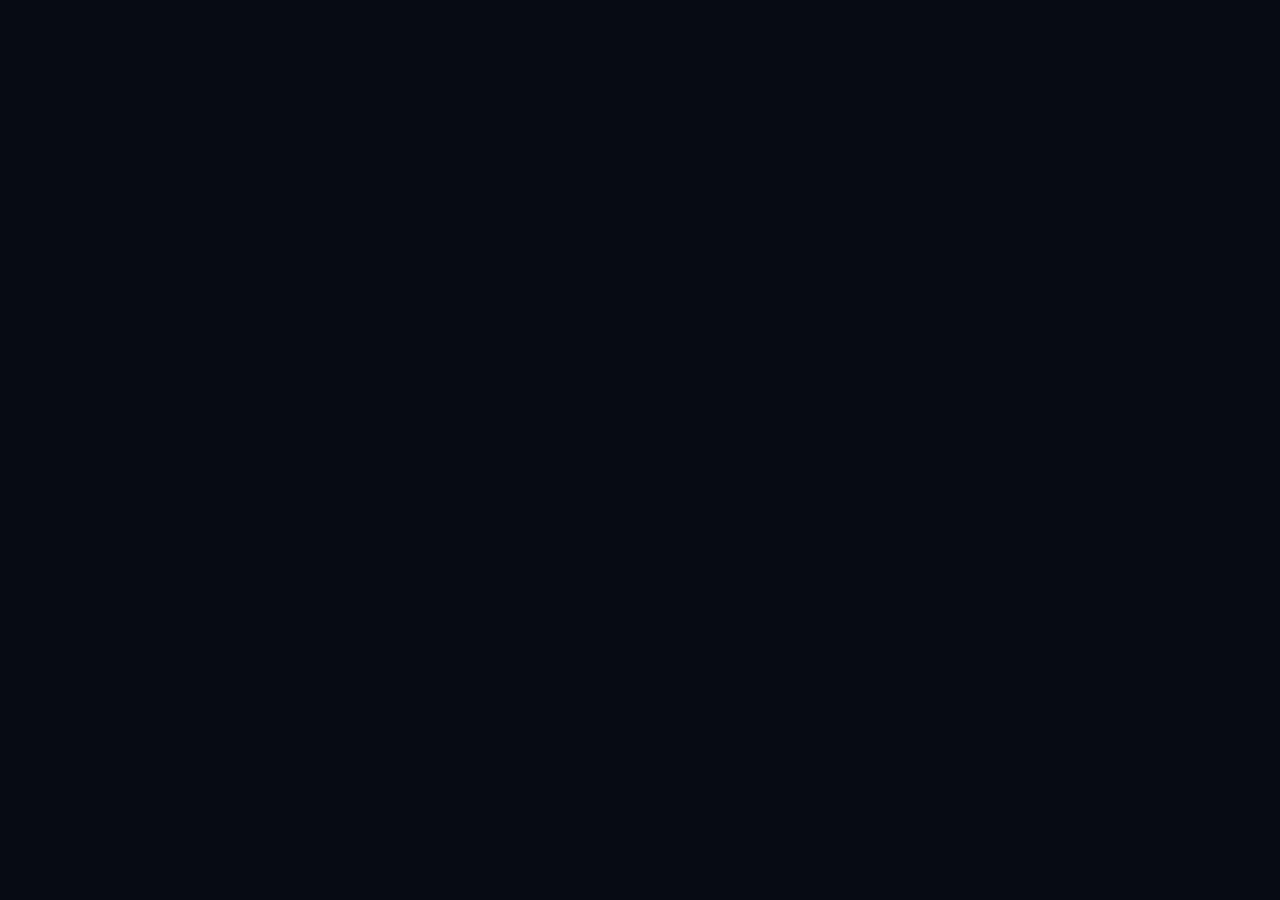
==== index.html @ f9c4830d "v19: add interactive media and contract negotiation systems" ====
<!doctype html>
<html lang="zh-CN">
  <head>
    <meta charset="UTF-8">
    <meta name="viewport" content="width=device-width, initial-scale=1.0">
    <meta name="theme-color" content="#090d15">
    <title>Touchline Dream · 绿茵生涯</title>
    <link rel="icon" href="data:image/svg+xml,<svg xmlns=%22http://www.w3.org/2000/svg%22 viewBox=%220 0 100 100%22><text y=%22.9em%22 font-size=%2290%22>⚽</text></svg>">
    <script type="module" crossorigin src="./assets/index-B0mstx4k.js"></script>
    <link rel="stylesheet" crossorigin href="./assets/index-CPPmRqih.css">
  </head>
  <body>
    <div id="root"></div>
  </body>
</html>
---- assets/index-CPPmRqih.css ----
:root{font-family:Inter,Segoe UI,Microsoft YaHei,system-ui,sans-serif;color:#eef1f7;background:#070b14;font-synthesis:none;--ink:#eef1f7;--muted:#8f98aa;--panel:#111722;--panel2:#151c29;--line:#252d3a;--purple:#9a68ff;--green:#53d6a3}*{box-sizing:border-box}body{margin:0;min-width:320px;background:#070b14;color:var(--ink)}button,input{font:inherit}button{cursor:pointer}.primary{border:0;border-radius:9px;background:linear-gradient(135deg,#a56cff,#784de8);color:#fff;font-weight:700;padding:14px 20px;box-shadow:0 10px 28px #7e4ee83d;transition:.2s}.primary:hover{transform:translateY(-1px);filter:brightness(1.08)}.primary:disabled,button:disabled{opacity:.42;cursor:not-allowed;transform:none}.badge{display:inline-flex;align-items:center;gap:6px;border:1px solid #343c49;background:#1a212d;color:#b6becb;border-radius:999px;padding:5px 9px;font-size:11px;font-weight:700;letter-spacing:.04em;white-space:nowrap}.badge.live{color:#70e4b6;border-color:#245a49;background:#102b24}.badge.live i{width:6px;height:6px;border-radius:50%;background:#60dfa9;box-shadow:0 0 0 4px #53d6a31f}.badge.champions{color:#c9acff;border-color:#503a77;background:#251b39}.badge.europa{color:#ffcf74;border-color:#6b5127;background:#2d2417}.badge.conference{color:#6ce0bc;border-color:#285b4c;background:#132b25}.badge.good{color:#69dfb3;border-color:#285849;background:#132a24}.badge.muted{color:#9aa4b5;background:#181e28;border-color:#303745}.meter{height:6px;background:#252c38;border-radius:99px;overflow:hidden}.meter span{display:block;height:100%;border-radius:99px;background:#5aa9ff;transition:width .4s}.start-shell{min-height:100vh;overflow:hidden;background:radial-gradient(circle at 78% 42%,rgba(88,48,153,.26),transparent 27%),radial-gradient(circle at 20% 90%,rgba(29,110,91,.12),transparent 34%),#070b14;position:relative}.landing-nav{height:92px;max-width:1220px;margin:auto;display:flex;align-items:center;justify-content:space-between;padding:0 28px}.brand{display:flex;align-items:center;gap:12px;font-size:12px;line-height:1.03;letter-spacing:.15em}.brand b{color:#a774ff;font-weight:800}.brand-mark{width:39px;height:39px;display:grid;place-items:center;border:1px solid #915ff1;color:#ba94ff;font-weight:800;letter-spacing:-.08em;clip-path:polygon(50% 0,92% 20%,92% 78%,50% 100%,8% 78%,8% 20%);background:linear-gradient(145deg,#2a1d43,#111421)}.season-pill{font-size:11px;color:#9fa8b8;letter-spacing:.14em;border:1px solid #242b36;padding:8px 12px;border-radius:5px}.hero{max-width:1220px;min-height:610px;margin:auto;display:grid;grid-template-columns:1fr 1fr;align-items:center;padding:30px 28px 60px}.hero-copy{z-index:2}.hero h1{font-size:68px;line-height:1.08;margin:22px 0;font-weight:800;letter-spacing:-.055em}.hero h1 span{background:linear-gradient(90deg,#b890ff,#7755f4);-webkit-background-clip:text;color:transparent}.hero-copy>p{max-width:550px;color:#99a2b3;font-size:17px;line-height:1.8;margin-bottom:34px}.hero-cta{font-size:16px;padding:17px 25px}.hero-cta span{margin-left:30px}.feature-line{display:flex;align-items:center;gap:12px;color:#727c8e;font-size:11px;margin-top:26px;letter-spacing:.03em}.feature-line i{width:3px;height:3px;border-radius:50%;background:#4c5565}.stadium-art{height:520px;position:relative}.glow{position:absolute;width:400px;height:400px;right:20px;top:50px;background:radial-gradient(circle,rgba(146,92,255,.28),rgba(71,45,123,.08) 45%,transparent 70%);filter:blur(4px)}.pitch{position:absolute;width:330px;height:470px;right:70px;top:25px;border:1px solid rgba(172,141,239,.28);transform:perspective(600px) rotateX(54deg) rotate(-8deg);border-radius:180px 180px 35px 35px;background:linear-gradient(90deg,rgba(255,255,255,.012) 50%,transparent 50%),linear-gradient(#3763531f,#14192c0f);background-size:55px 100%,100%;box-shadow:0 0 90px #7548d02e inset}.pitch:after,.half{content:"";position:absolute;left:0;right:0;top:50%;border-top:1px solid rgba(172,141,239,.25)}.center-circle{position:absolute;width:85px;height:85px;border:1px solid rgba(172,141,239,.25);border-radius:50%;left:50%;top:50%;transform:translate(-50%,-50%)}.box{position:absolute;width:160px;height:70px;border:1px solid rgba(172,141,239,.24);left:50%;transform:translate(-50%)}.box.top{top:0}.box.bottom{bottom:0}.player-dot{position:absolute;width:11px;height:11px;border-radius:50%;background:#b78cff;box-shadow:0 0 16px #9c65ff}.p1{left:48%;top:26%}.p2{left:24%;top:61%}.p3{right:20%;top:72%}.floating-card{position:absolute;background:#121724e0;-webkit-backdrop-filter:blur(16px);backdrop-filter:blur(16px);border:1px solid #30364a;border-radius:13px;box-shadow:0 22px 45px #00000052}.rating-card{right:360px;top:105px;width:115px;padding:15px}.rating-card small,.rating-card span{display:block;color:#8f98a8;font-size:10px}.rating-card strong{font-size:38px;color:#b68bff;line-height:1.2}.offer-card{right:0;bottom:85px;padding:16px 20px;width:215px}.offer-card span{display:block;color:#c29dff;font-size:10px;margin-bottom:8px}.offer-card strong{display:block;font-size:14px;margin-bottom:4px}.offer-card small{color:#858fa2;font-size:10px}.career-path{height:86px;border-top:1px solid #181e28;display:flex;align-items:center;justify-content:center;gap:30px;background:#0a0e17ad}.career-path>div{display:flex;align-items:center;gap:9px;color:#a8b0bf;font-size:11px}.career-path b{color:#6b7486;font-size:9px}.career-path>i{width:38px;border-top:1px solid #29303b}.setup-shell{min-height:100vh;background:radial-gradient(circle at 50% -10%,rgba(119,73,214,.13),transparent 35%),#090d16}.setup-head{height:78px;border-bottom:1px solid #202633;display:flex;align-items:center;padding:0 30px;position:sticky;top:0;background:#090d16f0;-webkit-backdrop-filter:blur(14px);backdrop-filter:blur(14px);z-index:5}.icon-btn{width:38px;height:38px;border:1px solid #2a3240;border-radius:8px;background:#131925;color:#d5dae3}.setup-title{margin-left:18px;display:flex;flex-direction:column}.setup-title span{font-weight:700}.setup-title small{color:#7f899c;font-size:11px;margin-top:3px}.steps{margin-left:auto;display:flex;align-items:center}.steps span{width:26px;height:26px;border:1px solid #343b49;border-radius:50%;display:grid;place-items:center;color:#7c8799;font-size:11px}.steps span.active{border-color:#9466ee;color:#c7a9ff;background:#241936}.steps i{width:40px;border-top:1px solid #303744}.setup-content{max-width:870px;margin:0 auto;padding:64px 24px 100px}.setup-content.wide{max-width:980px}.eyebrow,.section-kicker{font-size:10px;color:#a877ff;font-weight:800;letter-spacing:.16em}.setup-content h2{font-size:34px;margin:10px 0 8px;letter-spacing:-.03em}.sub{margin:0 0 38px;color:#858fa1}.field-label{display:block;font-size:12px;font-weight:700;color:#aab2c0;margin:20px 0 9px}.name-input{width:100%;background:#121824;color:#edf0f5;border:1px solid #2c3442;border-radius:9px;padding:14px 16px;outline:none}.name-input:focus{border-color:#8859e6;box-shadow:0 0 0 3px #8859e61f}.position-grid{display:grid;grid-template-columns:repeat(2,1fr);gap:12px}.position-card{min-height:105px;text-align:left;display:flex;align-items:center;gap:16px;background:#111722;border:1px solid #272e3a;border-radius:11px;padding:16px;color:#edf0f5;position:relative;transition:.2s}.position-card:hover{border-color:#4c3d68;transform:translateY(-1px)}.position-card.selected{border-color:var(--pos);background:linear-gradient(120deg,color-mix(in srgb,var(--pos) 12%,#111722),#111722)}.pos-icon{width:48px;height:48px;border-radius:10px;display:grid;place-items:center;background:color-mix(in srgb,var(--pos) 15%,#171c26);color:var(--pos);font-size:20px}.position-card strong{font-size:14px}.position-card small{font-size:9px;color:var(--pos);margin-left:8px}.position-card p{margin:7px 0 0;color:#7f899b;font-size:11px}.check{position:absolute;right:14px;top:14px;width:18px;height:18px;border-radius:50%;display:grid;place-items:center;background:var(--pos);color:#111;font-size:10px}.continue{margin-top:30px;width:100%}.continue span{float:right}.league-tabs{display:grid;grid-template-columns:repeat(5,1fr);border-bottom:1px solid #282f3c;margin-bottom:16px}.league-tabs button{border:0;border-bottom:2px solid transparent;background:transparent;color:#7f899b;padding:14px 8px}.league-tabs button span{display:block;font-size:9px;letter-spacing:.1em;margin-bottom:4px}.league-tabs button.active{color:#c5a7ff;border-bottom-color:#9466ee}.club-list{display:grid;grid-template-columns:1fr 1fr;gap:8px;max-height:470px;overflow:auto;padding-right:5px}.club-row{display:flex;align-items:center;gap:12px;padding:11px 12px;background:#111722;border:1px solid #252d39;border-radius:9px;color:#e9edf3;text-align:left}.club-row:hover,.club-row.selected{border-color:#7652ba;background:#161c29}.club-crest{width:34px;height:34px;border-radius:9px;background:linear-gradient(145deg,color-mix(in srgb,var(--club) 60%,#263040),#1a202b);display:grid;place-items:center;color:#fff;font-weight:800;flex:0 0 auto}.club-name{display:flex;flex-direction:column;min-width:0;flex:1}.club-name strong{font-size:12px;white-space:nowrap;overflow:hidden;text-overflow:ellipsis}.club-name small{color:#717c8e;font-size:9px;margin-top:3px}.club-rating{text-align:right}.club-rating small{display:block;color:#717b8e;font-size:8px}.club-rating b{font-size:13px}.row-arrow{color:#657084}.setup-action{position:sticky;bottom:0;margin-top:16px;padding:13px 16px;display:flex;align-items:center;justify-content:space-between;background:#121824f2;border:1px solid #2b3341;border-radius:11px;-webkit-backdrop-filter:blur(14px);backdrop-filter:blur(14px)}.setup-action>div{display:grid;grid-template-columns:38px auto;grid-template-rows:auto auto;column-gap:10px}.mini-avatar{grid-row:1/3;width:38px;height:38px;border-radius:50%;display:grid;place-items:center;background:#262034;color:#b996ff}.setup-action strong{font-size:12px}.setup-action small{font-size:9px;color:#7e889a}.game-shell{min-height:100vh;display:grid;grid-template-columns:224px 1fr;background:#090d15}.game-shell aside{height:100vh;position:sticky;top:0;border-right:1px solid #202632;background:#0c111b;padding:25px 16px 16px;display:flex;flex-direction:column}.brand.small{margin:0 8px 30px}.profile-mini{display:flex;align-items:center;gap:9px;background:#131925;border:1px solid #252d39;border-radius:10px;padding:11px;margin-bottom:24px}.avatar{width:38px;height:38px;border-radius:50%;display:grid;place-items:center;background:color-mix(in srgb,var(--pos) 18%,#171d28);color:var(--pos);border:1px solid color-mix(in srgb,var(--pos) 45%,#25303a)}.profile-mini div{display:flex;flex-direction:column;min-width:0;flex:1}.profile-mini strong{font-size:11px;white-space:nowrap;overflow:hidden;text-overflow:ellipsis}.profile-mini small{font-size:9px;color:#788396}.profile-mini>b{font-size:18px;color:#c4a3ff}.game-shell aside nav{display:flex;flex-direction:column;gap:5px}.game-shell aside nav button{height:43px;border:0;border-radius:8px;background:transparent;color:#808b9e;text-align:left;padding:0 12px;display:flex;align-items:center;gap:12px;font-size:12px}.game-shell aside nav button span{font-size:16px;width:17px;text-align:center}.game-shell aside nav button:hover{background:#131a26;color:#c7ced9}.game-shell aside nav button.active{background:linear-gradient(90deg,#251b38,#161924);color:#c8abff;border-left:2px solid #9969f1}.game-shell aside nav button b{margin-left:auto;background:#9666ed;color:#fff;border-radius:99px;font-size:9px;padding:2px 6px}.new-career{margin-top:auto;border:0;background:transparent;color:#626d7f;font-size:10px;padding:12px}.dashboard{padding:28px 34px 60px;max-width:1500px;width:100%;margin:auto}.dash-head{display:flex;align-items:center;justify-content:space-between;margin-bottom:25px}.dash-head small{font-size:10px;color:#737e91}.dash-head h2{margin:5px 0 0;font-size:23px;letter-spacing:-.02em}.club-chip{display:flex;align-items:center;gap:10px}.club-chip div{display:flex;flex-direction:column}.club-chip strong{font-size:11px}.club-chip small{font-size:9px;color:#758092;margin-top:3px}.stat-grid{display:grid;grid-template-columns:1.15fr 1fr 1fr 1.15fr;gap:11px}.stat-card{position:relative;min-height:118px;background:#111722;border:1px solid #242c38;border-radius:11px;padding:17px;display:flex;flex-direction:column;overflow:hidden}.stat-card>span:first-child{color:#8993a4;font-size:10px}.stat-card>strong{font-size:29px;margin:7px 0 9px;letter-spacing:-.03em}.stat-card>strong small{font-size:12px;color:#8d97a8}.stat-card>small{font-size:9px;color:#7a8496}.stat-card .meter{width:72%;margin-bottom:9px}.primary-stat{background:linear-gradient(135deg,#1d1830,#131723);border-color:#3f315c}.primary-stat>strong{color:#c09cff}.rating-ring{position:absolute;width:90px;height:90px;border-radius:50%;right:-18px;bottom:-22px;background:conic-gradient(#9a68ff var(--pct),#292439 0);opacity:.22}.trend{font-size:9px!important;color:#61d3a9!important;margin-top:auto}.dash-grid{display:grid;grid-template-columns:1.45fr 1fr;gap:12px;margin-top:12px}.panel,.page-panel{background:#101620;border:1px solid #242c38;border-radius:11px;padding:19px}.panel-head{display:flex;align-items:flex-start;justify-content:space-between;margin-bottom:16px}.panel-head h3{font-size:14px;margin:4px 0 0}.panel-head button{border:0;background:transparent;color:#9a76db;font-size:10px}.fixture{display:grid;grid-template-columns:1fr 85px 1fr;align-items:center;padding:12px 0 17px}.team{text-align:center;display:flex;align-items:center;flex-direction:column}.big-crest{width:58px;height:58px;border-radius:18px;display:grid;place-items:center;font-size:21px;font-weight:800;margin-bottom:9px;background:linear-gradient(145deg,#6350a5,#241e3a);border:1px solid #6e59a4;box-shadow:0 13px 25px #0003}.big-crest.away{background:linear-gradient(145deg,#354863,#182231);border-color:#455c78}.team strong{font-size:11px;max-width:120px}.team small{color:#687486;font-size:8px;margin-top:3px}.versus{text-align:center;display:flex;flex-direction:column}.versus small,.versus span{font-size:8px;color:#697486}.versus b{font-size:17px;margin:7px}.match-btn{display:block;width:72%;margin:auto;padding:11px}.match-note{display:block;text-align:center;color:#626d7f;margin-top:9px}.attributes .attr{display:grid;grid-template-columns:38px 1fr 26px;align-items:center;gap:10px;margin:14px 0}.attr span,.attr b{font-size:10px}.attr b{text-align:right}.season-numbers{display:grid;grid-template-columns:repeat(4,1fr);padding:7px 0 20px}.season-numbers>div{display:flex;flex-direction:column;text-align:center;border-right:1px solid #252d39}.season-numbers>div:last-child{border:0}.season-numbers strong{font-size:20px}.season-numbers span{font-size:8px;color:#7f8a9b;margin-top:4px}.form-line{border-top:1px solid #252c38;padding-top:14px;display:flex;justify-content:space-between;align-items:center}.form-line>span{font-size:10px;color:#8791a2}.form-line div{display:flex;gap:6px}.form-line b{width:23px;height:23px;display:grid;place-items:center;border-radius:5px;font-size:9px}.form-line .W{background:#׍|��$z{-���jם�6�ƖB3&33sF�&�&FW"�&F�W3�'��&6�w&�V�C�3�#s�G&�6�F����'7��F�V�B�6&B�7F�fW�&�&FW"�6���#�3SsC3v#�&6�w&�V�C�Ɩ�V"�w&F�V�B�CVFVr�3#�3�3##����F�V�B֖6��F�7���w&�C��6R֗FV�3�6V�FW#�v�GF��C����V�v�C�C���&�&FW"�&F�W3�'��&6�w&�V�C�3S#�C�6���#�63�vfc�f��B�6��S�#'���F�V�B�6���7�6���#�3�3fVC�f��B�6��S����f��B�vV�v�C����WGFW"�76��s����F�V�B�6���7�f��B�6��S�7���&v��G���F�V�B�6���f��B�6��S����6���#�3vc��#��&v���Ɩ�RֆV�v�C��SW��F�V�B��WfVǶF�7���f�W��Ɩv�֗FV�3�6V�FW#�v�����F�V�B��WfV�'WGF��F�7���w&�C��6R֗FV�3�6V�FW#�v�GF��3���V�v�C�3��FF��s��&�&FW#��6�ƖB3CSf�&�&FW"�&F�W3����&6�w&�V�C�3s#33��6���#�6ffc�f��B�6��S�w��7W'6�#����FW'��F�V�B��WfV�'WGF��F�6&�VG��6�G���3�7W'6�#���B����vVG��F�V�B��WfV�7G&��w�֖��v�GF��3w��FW�B�Ɩv�6V�FW#�f��B�6��S�#���F�V�B��WfV�7G&��r6��Ƕf��B�6��S����6���#�3s#��g��F�V�B��7�w&�B�6��V��"�C�F�7���w&�C�w&�B�FV��FR�6��V��3�&WVB�B�g"��v�G���F�V�B��2���V�v�C�G��&�&FW"�&F�W3�G��&6�w&�V�C�3#�3cF��F�V�B��2��f���VG�&6�w&�V�C�Ɩ�V"�w&F�V�B��FVr�3v3SfC��6#c�&fb��&���6�F�s���3�sVVSCcg��F�V�B�7V��'��F�7���f�W��Ɩv�֗FV�3�6V�FW#�v�7��FF��s�g��&�&FW#��6�ƖB36CF#c�&�&FW"�&F�W3�7��&6�w&�V�C�3#���F�V�B�7V��'��F�g�F�7���f�W��f�W���f�W��F�&V7F���6��V����F�V�B�7V��'�7G&��w�f��B�6��S�'���F�V�B�7V��'�6��Ƕf��B�6��S����6���#�3vc�#�C��&v���F��G���F�V�B�7V��'��&��'��FF��s������vR�6&VW"��VǶ�&v��g��FF��s�#��&�&FW#��6�ƖB33�Csc�&�&FW"�&F�W3�G��&6�w&�V�C�Ɩ�V"�w&F�V�B�3VFVr�3#C3�3s�&"���vR�6&VW"��V��7��&v�㣗�W���vR�6&VW"��V���&v���6���#�3���f��f��B�6��S����Ɩ�RֆV�v�C��w��vR�G&6��F�7���w&�C�w&�B�FV��FR�6��V��3�&WVB�b�g"��v�W���&v���F��w���vR�G&6�7��6�F���&V�F�fS�FF��s���W��&�&FW"�F��7�6�ƖB3#�3cF�FW�B�Ɩv�6V�FW#�6���#�3ccsS���vR�G&6�7��&V6�VG�&�&FW"�6���#�3�s6VS�6���#�6Cv3ffg��vR�G&6�"��vR�G&6�6��ǶF�7���&��6���vR�G&6�'�f��B�6��S�����vR�G&6�6��Ƕf��B�6��S�����&v���F��7���6&VW"�F�V�G7��&v��g��FF��s����&�&FW#��6�ƖB336CSC�&�&FW"�&F�W3�G��&6�w&�V�C�3#&G��6&VW"�F�V�G3�F�c��7B�6���G�F�7���w&�C�w&�B�FV��FR�6��V��3�&WVB�R�g"��v�w���6&VW"�F�V�G2'F�6�W�F�7���w&�C�w&�B�FV��FR�6��V��3�WF�g"WF�Ɩv�֗FV�3�6V�FW#�v����FF��s���&6�w&�V�C�3Sc3#�&�&FW"�&F�W3�����6&VW"�F�V�G2'F�6�S�7�6���#�6#c�Ffc�f��B�6��S�w���6&VW"�F�V�G2'F�6�R7G&��r��6&VW"�F�V�G2'F�6�R6��ǶF�7���&��6���6&VW"�F�V�G2'F�6�R7G&��w�f��B�6��S�����6&VW"�F�V�G2'F�6�R6��Ƕf��B�6��S�w��6���#�3svc�C�Ɩ�RֆV�v�C��C��&v���F��7���6&VW"�F�V�G2'F�6�S�'�f��B�6��S����6���#�63f�fg��6&VW"�F�V�G2'F�6�S�"6��ǶF�7�����Ɩ�S�f��B�6��S�w���&WF�&V�V�B��VǶF�7���f�W��Ɩv�֗FV�3�6V�FW#��W7F�g��6��FV�C�76R�&WGvVV�v�#���&v���F��g��FF��s�#��&�&FW#��6�ƖB3Sc3�C3�&�&FW"�&F�W3�G��&6�w&�V�C�Ɩ�V"�w&F�V�B�3VFVr�3#CsB�33�#2���&WF�&V�V�B��V��&WF�&VG�&�&FW"�6���#�3cS3#c�&6�w&�V�C�Ɩ�V"�w&F�V�B�3VFVr�3#�#3�3s�#2���&WF�&V�V�B��V�7�f��B�6��S����6���#�6FCvc���WGFW"�76��s�'���&WF�&V�V�B��V��&WF�&VB7�6���#�6Sv3�S���&WF�&V�V�B��V��7��&v��g���&WF�&V�V�B��V�����v�GF��cs���&v���6���#�3�#�fc�f��B�6��S����Ɩ�RֆV�v�C��g��&WF�&V�V�B��V��FV6Ɩ�W�֖��v�GF������VF�����v�GF��sc����F�V�B�w&�G�w&�B�FV��FR�6��V��3�g'��F�V�B�F�F�W�Ɩv�֗FV�3�f�W��7F'G��F�V�B�7V��'��Ɩv�֗FV�3�f�W��7F'C�f�W��w&�w&��F�V�B�7V��'��&��'��v�GF��W��6&VW"�F�V�G3�F�c��7B�6���G�w&�B�FV��FR�6��V��3�&WVB�"�g"���vR�G&6��w&�B�FV��FR�6��V��3�&WVB�2�g"���&WF�&V�V�B��VǶƖv�֗FV�3�f�W��7F'C�f�W��F�&V7F���6��V����&WF�&V�V�B��V��FV6Ɩ�W�v�GF��W���VF�����v�GF��C3����F�V�B�F�F�W�v����F�V�B�F�F�R�'�f��B�6��S�#���F�V�B����G7�֖��v�GF��s���FF��s�����F�V�B�6&G�w&�B�FV��FR�6��V��3�C�g#�w&�B�FV��FR�&�w3�WF�WF�WF���F�V�B֖6��v�GF��C���V�v�C�C���F�V�B��WfVǶw&�B�6��V���3��W7F�g��6��FV�C�f�W��V�G��F�V�B��7�w&�B�6��V���7��6&VW"�F�V�G3�F�c��7B�6���G�w&�B�FV��FR�6��V��3�g'���&���F��WfV�G�F�7���w&�C�w&�B�FV��FR�6��V��3�s��g"WF�Ɩv�֗FV�3�6V�FW#�v�����&v��g��FF��s�#��&�&FW#��6�ƖB6Cc3#�&�&FW"�&F�W3�W��&6�w&�V�C�&F���w&F�V�B�6�&6�RBRR�&v&�#CR�#rÃ�����G&�7&V�B#bR��Ɩ�V"�w&F�V�B�3VFVr�3#�#3b�3s##���&���6�F�s�#��6S#S3#��&���F��WfV�B�W6VG�&�&FW"�6���#�36#CcS��&6�w&�V�C�3C##s�&���6�F�s����W��&���F��WfV�B�6���WFVG�&�&FW"�6���#�3�3fc#C�&6�w&�V�C�Ɩ�V"�w&F�V�B�3VFVr�3&S#s�3s##����7#r��&��F�7���w&�C��6R֗FV�3�6V�FW#�v�GF��s'���V�v�C�s'��&�&FW#�'�6�ƖB6SV3CS3�&�&FW"�&F�W3�SS�&6�w&�V�C�3c##�6���#�6cfCcc#�G&�6f�&ӧ&�FFR��FFVr���7#r��&�7G&��w�f��B�6��S�3g��Ɩ�RֆV�v�C����7#r��&�7�f��B�6��S�����WGFW"�76��s�7���&���F��WfV�B�7��&v��w�G���&���F��WfV�B��&v���6���#�3�&V#C�f��B�6��S����Ɩ�RֆV�v�C��cW��&���F��WfV�C��&��'��֖��v�GF��#�����F��&6�G&��&���F��&6�G&��&6�w&�V�C�&F���w&F�V�B�6�&6�RBSRRR�&v&�#3R��2�c"��"��G&�7&V�B3bR��33sVc��&W7V�B���F��&���F��v�GF��֖�sc��R�����v�GF�����S�FF��s���fW&f��s���FFV�&�&FW#��6�ƖB63�#&3�&6�w&�V�C�3##S�FW�B�Ɩv��VgG��&���F��v�W�FF��s�#����7"�v�RֆVG�F�7���f�W��Ɩv�֗FV�3�6V�FW#��W7F�g��6��FV�C�76R�&WGvVV�v�����7"�v�RֆVC�F�c�f�'7B�6���C�7�f��B�6��S����6���#�6S6&CC���WGFW"�76��s�7���7"�v�RֆVB�'�f��B�6��S�#7���&v��w���7"�v�RֆVB�f��B�6��S����6���#�3�#�Vc��&v����7"�v�RֆVC�F�c��7B�6���G�֖��v�GF��sG��FW�B�Ɩv�6V�FW'��7"�v�RֆVC�F�c��7B�6���B7G&��r��7"�v�RֆVC�F�c��7B�6���B6��ǶF�7���&��6���7"�v�RֆVC�F�c��7B�6���B7G&��w�f��B�6��S�3G��6���#�6c&6cSW��7"�v�RֆVC�F�c��7B�6���B6��Ƕf��B�6��S����6���#�3vC���'��7"�G&���r�66V�W��6�F���&V�F�fS��V�v�C�##���&v��#��&�&FW"�&F�W3�G���fW&f��s���FFV�&6�w&�V�C�&F���w&F�V�B�6�&6�RB3RsR�&v&�#C��R�S���b��G&�7&V�B3R��Ɩ�V"�w&F�V�B�3#&B�3#&Bc"R�3sS�6bc"R��&�&FW#��6�ƖB33SCSg��7"�G&���r�66V�S�gFW'�6��FV�C�"#��6�F���'6��WFS��VgC��&�v�C��F��c"S�&�&FW"�F��'�6�ƖB&v&�#SR�#SR�#SR��#R���7"�6�Ɔ�VWGFW��6�F���'6��WFS��VgC��S�&�GF�ӣ#rS��֖�FW��#�v�GF��c���V�v�C�W��&�&FW"�&F�W3�3�3������&6�w&�V�C�Ɩ�V"�w&F�V�B�33#c3��3S���G&�6f�&ӧ6�Wr��FFVr���7"�6�Ɔ�VWGFS�&Vf�&R��7"�6�Ɔ�VWGFS�gFW'�6��FV�C�"#��6�F���'6��WFS�&6�w&�V�C�3�3G��7"�6�Ɔ�VWGFS�&Vf�&W�v�GF��C'���V�v�C�C'��&�&FW"�&F�W3�SS��VgC���F���37���7"�6�Ɔ�VWGFS�gFW'�v�GF�������V�v�C�G��&�&FW"�&F�W3����VgC��G��F��37��G&�6f�&ӧ&�FFR��6FVr���7"�6�Ɔ�VWGFR'��6�F���'6��WFS��֖�FW��#��VgC�#��F��#7��6���#�6Sv3sS�f��B�6��S�#g���7"�6�Ɔ�VWGFR7��6�F���'6��WFS��֖�FW��#��VgC�#��F��SG��6���#�6#v3&C�f��B�6��S�����7"�&�Ƿ�6�F���'6��WFS��VgC�32S�&�GF�ӣ#2S��֖�FW��3�6���#�6ffc�f��B�6��S�#7��FW�B�6�F�s�'�W�3��7"�v�Ƿ�6�F���'6��WFS�&�v�C�S�&�GF�ӣ#"S�v�GF��3S��V�v�C�C�S�&�&FW#�G�6�ƖB&v&�#SR�#SR�#SR��sb��&�&FW"�&�GF�ӣ�G&�6f�&ӧW'7V7F�fR�3��&�FFU���fFVr���7"�v�����6�F���'6��WFS�&6�w&�V�C�6fffffc&W��7"�v�����F��6���B����7"�v�����F��6���B�"��F���&�GF�ӣ�v�GF�����7"�v�����F��6���B����VgC�32W��7"�v�����F��6���B�"���VgC�cbW��7"�v�����F��6���B�2���7"�v�����F��6���B�B���VgC��&�v�C���V�v�C����7"�v�����F��6���B�2��F��32W��7"�v�����F��6���B�B��F��cbW��7"�&�V�G�F�7���w&�C�w&�B�FV��FR�6��V��3�WF�g"WF�Ɩv�֗FV�3�6V�FW#�v�7���7"�&�V�C�7���7"�&�V�C�7G&��w�f��B�6��S�����7"�&�V�C�7G&��w�6���#�6Sv3CFg��7"�&�V�C�F�g�F�7���f�W��v�W���7"�&�V�B��v�GF��#'���V�v�C�W��&�&FW"�&F�W3�W��&6�w&�V�C�3#c3CC���7"�&�V�B��7W'&V�G�&6�w&�V�C�6s�3&W��7"�&�V�B�憗G�&6�w&�V�C�3S�C&7��7"�&�V�B��֗77�&6�w&�V�C�6C�V#f7��F�֖�r�&'��6�F���&V�F�fS��V�v�C�3���&v��g��&�&FW"�&F�W3�g��&6�w&�V�C�Ɩ�V"�w&F�V�B��FVr�3s�&c62�6C�S3b�363�Cc��6C�S3b�3s�&c62��&�&FW#�7�6�ƖB3s##3c�&���6�F�s���6WB�3g��F�֖�r�F&vWG��6�F���'6��WFS�F���7��&�GF�Ӣ�7��&�&FW#�7�6�ƖB6ffSCss�&�&FW"�&F�W3�G��&6�w&�V�C�6ffScf&S�&���6�F�s�W�6cfCSV��F�֖�r�&#�7��6�F���'6��WFS�F��ӗ��v�GF������V�v�C�C7��&�&FW"�&F�W3�G��&6�w&�V�C�6ffc�G&�6f�&ӧG&�6�FR��SR��&���6�F�s��6ffc�G&�6�F����VgB�'2Ɩ�V'��7"�6���G�v�GF��S�FF��s�'���7"�v&��w�F�7���&��6���&v���F����FW�B�Ɩv�6V�FW#�6���#�3vC�����f��B�6��S�����VF�����v�GF��cS����&���F��WfV�G�w&�B�FV��FR�6��V��3�S��g'��7#r��&��v�GF��Sg���V�v�C�Sg���7#r��&�7G&��w�f��B�6��S�#w���&���F��WfV�C��&��'��w&�B�6��V���3�v�GF��W��&���F��v�W�FF��s�����7"�v�RֆVB�'�f��B�6��S�����7"�G&���r�66V�W��V�v�C�����7"�6�Ɔ�VWGFW��VgC�"S�G&�6f�&ӧ66�R��"���7"�v�Ƿ&�v�C�bS�v�GF��3�W��7"�&�V�G�w&�B�FV��FR�6��V��3�g"WF���7"�&�V�C�F�g�w&�B�6��V���3�w&�B�&�s�'��7"�&�V�C�7G&��w�w&�B�6��V��'���6����7VG��&v�����FF��s�#��&�&FW"�&F�W3�g��&�&FW#��6�ƖB3vS336C�&6�w&�V�C�Ɩ�V"�w&F�V�B�3VFVr�3#�3"�3c#&"���6����7VC�F�c��7B�6���G�F�7���w&�C�w&�B�FV��FR�6��V��3�&WVB�B�g"��v�����6����7VC�F�c�7�F�7���w&�C�w&�B�FV��FR�6��V��3�g"WF�v�'����FF��s����&�&FW"�&F�W3����&6�w&�V�C�3##&'��6����7VB'�f��B�6��S�'���6����7VB6��Ƕ6���#�3�C�'��6����7VBV׶w&�B�6��V��#�w&�B�&�s��3�Ɩv��6V�c�6V�FW#�6���#�6c6SS��f��B�7G��S���&�öf��B�vV�v�C����VF�����v�GF��s����6����7VC�F�c��7B�6���G�w&�B�FV��FR�6��V��3�&WVB�"�g"����VF�����v�GF��C#����6����7VC�F�c��7B�6���G�w&�B�FV��FR�6��V��3�g'����VF��F6�&�&G�F�7���w&�C�w&�B�FV��FR�6��V��3�&WVB�2�g"��v����&v���&�GF�ӣ'����VF��F6�&�&C�F�g�&6�w&�V�C�3s##�&�&FW#��6�ƖB3#�36C�&�&FW"�&F�W3����FF��s�7����VF��F6�&�&B7�f��B�6��S����6���#�3v#�c�����VF��F6�&�&B7G&��w�F�7���&��6��f��B�6��S�#���&v��W���&W72�6��fW&V�6R�6&G�F�7���f�W��Ɩv�֗FV�3�6V�FW#��W7F�g��6��FV�C�76R�&WGvVV�v����FF��s�����&v���&�GF�ӣG��&6�w&�V�C�Ɩ�V"�w&F�V�B�#FVr�3#s&b�3C#r��&�&FW#��6�ƖB3C�3ScS�&�&FW"�&F�W3����&W72�6��fW&V�6R�6&B�7�f��B�6��S�G���&v��w�G���&W72�6��fW&V�6R�6&B�f��B�6��S����6���#�3�S�f��&v�����Ww2֗FVײ�vV&��B�V&�6S����S������V&�6S����S�V&�6S����S�6���#���W&�C�f��C���W&�C�FW�B�Ɩv��VgC�v�GF��S�7W'6�#����FW#�G&�6�F�����2G&�6f�&����2&�&FW"�6���'���Ww2֗FVӦ��fW'�G&�6f�&ӧG&�6�FU���'���&�&FW"�6���#�3scS&&���Ww2֗FV��7F���F�7���&��6����'F�C��&v���F����6���#�6#��ffb���'F�C�f��B�6��S������'F�G���Ww2�FWF�ǷFW�B�Ɩv��VgC���ֆV�v�C�֖�s�f��s#����fW&f��s�WF�FF��s�G����Ww2�FWF���'�f��B�6��S�#G��Ɩ�RֆV�v�C��#S��&v��G������Ww2�FWF����6���#�3����Ɩ�RֆV�v�C��w���Ww2�FWF���6��Ƕ6���#�3cSs�G���Ww2�FWF���7�f��B�6��S����&v��#'������Ww2�&W7��6R�w&�G�F�7���w&�C�w&�B�FV��FR�6��V��3�g"g#�v�w���&v���&�GF�ӣG����Ww2�&W7��6R�w&�B'WGF����&W72��7vW'2'WGF��&6�w&�V�C�3S##s�&�&FW#��6�ƖB333�C��&�&FW"�&F�W3����FF��s�'��FW�B�Ɩv��VgC�6���#�6ffg���Ww2�&W7��6R�w&�B'WGF�㦆�fW"��&W72��7vW'2'WGF�㦆�fW'�&�&FW"�6���#�3��f6c�&6�w&�V�C�3#�37���Ww2�&W7��6R�w&�B7G&��r��&W72��7vW'27G&��w�F�7���&��6��f��B�6��S����&v���&�GF�ӣW����Ww2�&W7��6R�w&�B7���&W72��7vW'27�f��B�6��S����6���#�3�3�V�Ɩ�RֆV�v�C��W���Ww2�&W7��6R�7FGW7�FF��s�7���&v��g��&6�w&�V�C�3C#Sc�&�&FW#��6�ƖB3#�S#C�&�&FW"�&F�W3����6���#�3cfC�C�f��B�6��S�����&W7V�B���F���Ww7�v�GF��֖�cS��R���&W7V�B���F��&W77�v�GF��֖�s#��R��FF��s���fW&f��s���FFV���&W72�&��׷FW�B�Ɩv��VgG��&W72�7FvW�F�7���w&�C�w&�B�FV��FR�6��V��3���SG�g#�v�W��Ɩv�֗FV�3�6V�FW#�FF��s�#G��&6�w&�V�C�Ɩ�V"�w&F�V�B�3VFVr�3#s�62�3#�#B��&�&FW"�&�GF�ӣ�6�ƖB3C3V7��&W72�֖77�f��B�6��S�#��6���#�6Cv&c��&W72���W'�v�GF��SG���V�v�C�SG��&�&FW"�&F�W3�SS�F�7���w&�C��6R֗FV�3�6V�FW#�&6�w&�V�C�3fSC���f��B�6��S�#'��f��B�vV�v�C����&W72�7FvR�'�f��B�6��S�#���&v��W���&W72�7FvR7���&W72�7FvR�f��B�6��S����6���#�3��63���&v����&W�'FW"�VW7F���FF��s�#G�#G�G���&W�'FW"�VW7F���7�f��B�6��S����6���#�3s�c�g��&W�'FW"�VW7F����7�f��B�6��S�W��Ɩ�RֆV�v�C��SS��&v��w���&W72��7vW'7�F�7���w&�C�w&�B�FV��FR�6��V��3�&WVB�2�g"��v����FF��s�#G�#G���7F�fR�6�W6W2��6��G&7B֖�FW&7F�fW��&v���F��W��&6�w&�V�C�3s##�&�&FW#��6�ƖB3#�36C�&�&FW"�&F�W3���FF��s�����6�W6R�w&�G�F�7���w&�C�w&�B�FV��FR�6��V��3�&WVB�R�g"��v�����6�W6R�w&�C�F�g�&6�w&�V�C�3S##s�&�&FW#��6�ƖB3#�36C�&�&FW"�&F�W3����FF��s����6�W6R�w&�B7�F�7���&��6��f��B�6��S����6���#�3ss�#�W��6�W6R�w&�B7G&��w�F�7���&��6��f��B�6��S�'���&v���F��g��6���#�63&&fg���Vv�F�F����6V7F�����Vv�F�F����6V7F����&v���F��#����Vv�F�F����6V7F����7�f��B�6��S�7���&v��g�����Vv�F�F�����F���7�F�7���w&�C�w&�B�FV��FR�6��V��3�&WVB�B�g"��v������Vv�F�F�����F���2�&WVW7G7�w&�B�FV��FR�6��V��3�&WVB�2�g"����Vv�F�F�����F���2'WGF��&6�w&�V�C�3S##s�&�&FW#��6�ƖB3&C3SC#�&�&FW"�&F�W3����FF��s�'��FW�B�Ɩv��VgC�6���#�6ffg���Vv�F�F�����F���2'WGF���6V�V7FVG�&�&FW"�6���#�3��f6c�&6�w&�V�C�3#C3��&���6�F�s���6WB�3fcFVG���Vv�F�F�����F���27G&��w�F�7���&��6��f��B�6��S�����Vv�F�F�����F���26��ǶF�7���&��6��f��B�6��S����6���#�3vc����Ɩ�RֆV�v�C��S��&v���F��W���6��G&7B�7F���7�F�7���f�W��Ɩv�֗FV�3�6V�FW#��W7F�g��6��FV�C�76R�&WGvVV�v�W���&v���F�����FF��s�G��&6�w&�V�C�3�S&�&�&FW#��6�ƖB3CC3Vc�&�&FW"�&F�W3�����6��G&7B�7F���27G&��r��6��G&7B�7F���26��ǶF�7���&��6���6��G&7B�7F���27G&��w�f��B�6��S����6��G&7B�7F���26��Ƕf��B�6��S����6���#�3vc�����&v���F��W���6��G&7B�F�vW'�F�7���w&�C�w&�B�FV��FR�6��V��3�g"g#�v�����&v���F�����6��G&7B�F�vW#�F�g�F�7���f�W��Ɩv�֗FV�3�6V�FW#�v�'��FF��s���&�&FW#��6�ƖB3CC&33C�&6�w&�V�C�3SS��&�&FW"�&F�W3�����6��G&7B�F�vW"6��Ƕf��B�6��S����6���#�3��fcss�Ɩ�RֆV�v�C��W��VF�����v�GF��s�����VF��F6�&�&G�w&�B�FV��FR�6��V��3�g'��&W72�6��fW&V�6R�6&B��6��G&7B�7F���7�Ɩv�֗FV�3�f�W��7F'C�f�W��F�&V7F���6��V����&W72�6��fW&V�6R�6&B�&��'���6��G&7B�7F���2�&��'��v�GF��W���Ww2�&W7��6R�w&�B��&W72��7vW'2��6��G&7B�F�vW'�w&�B�FV��FR�6��V��3�g'��&W72�7FvW�w&�B�FV��FR�6��V��3�C'�CW�g#�FF��s�����&W72���W'�v�GF��CW���V�v�C�CW���&W72��7vW'7�FF��s�������&W�'FW"�VW7F���FF��s�����'���6�W6R�w&�G�w&�B�FV��FR�6��V��3�&WVB�"�g"����Vv�F�F�����F���2���Vv�F�F�����F���2�&WVW7G7�w&�B�FV��FR�6��V��3�g"g'��6��G&7B�F�vW#�F�g�Ɩv�֗FV�3�f�W��7F'C�f�W��F�&V7F���6��V����
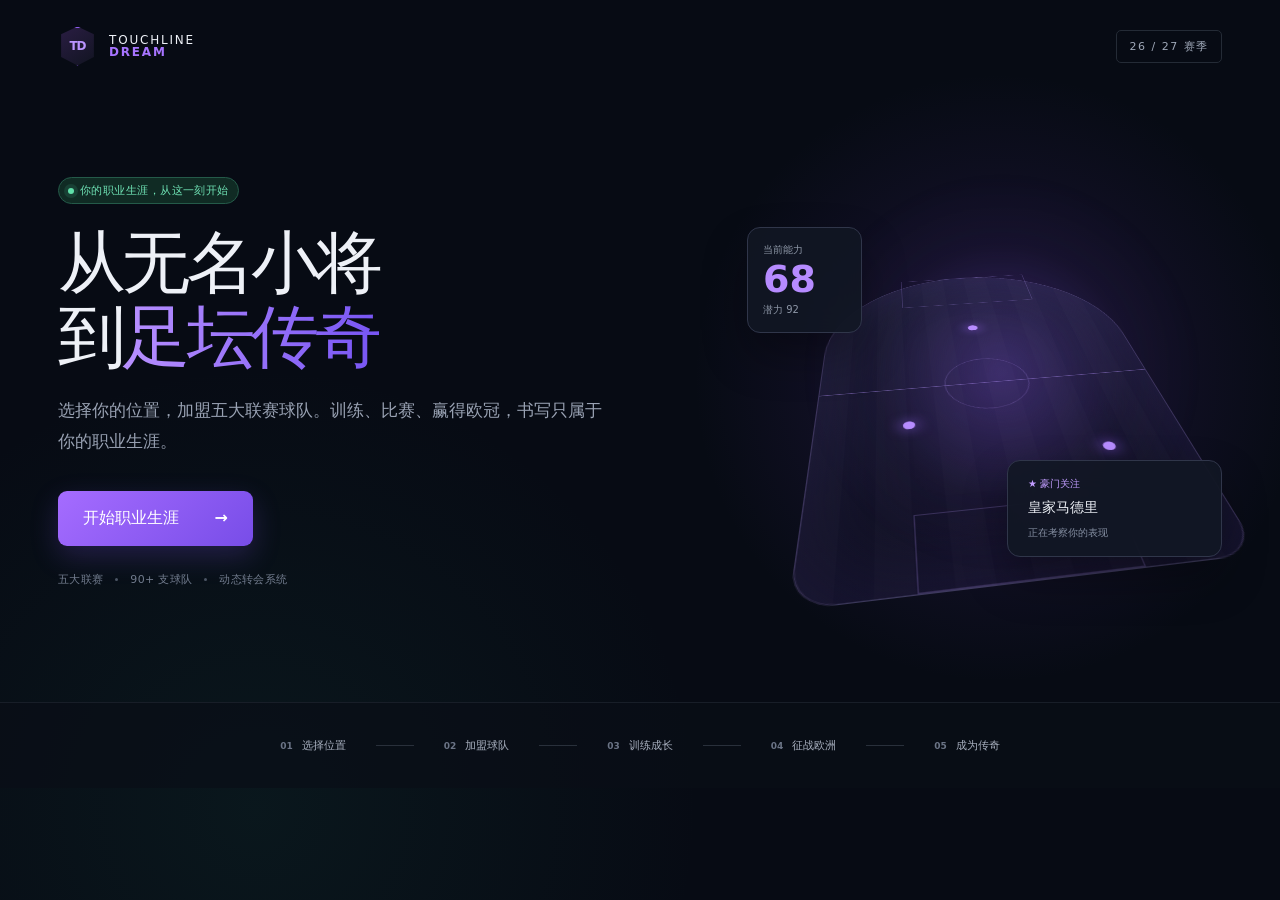
==== commit af3cce94: "v21 hotfix: use verified cache-safe production assets" ====
--- a/index.html
+++ b/index.html
@@ -6,10 +6,10 @@
     <meta name="theme-color" content="#090d15">
     <title>Touchline Dream · 绿茵生涯</title>
     <link rel="icon" href="data:image/svg+xml,<svg xmlns=%22http://www.w3.org/2000/svg%22 viewBox=%220 0 100 100%22><text y=%22.9em%22 font-size=%2290%22>⚽</text></svg>">
-    <script type="module" crossorigin src="./assets/index-B0mstx4k.js"></script>
-    <link rel="stylesheet" crossorigin href="./assets/index-CPPmRqih.css">
+    <script type="module" crossorigin src="./assets/game-v21-fixed.js"></script>
+    <link rel="stylesheet" crossorigin href="./assets/game-v21-fixed.css">
   </head>
   <body>
     <div id="root"></div>
   </body>
-</html>
+</html>
--- a/assets/game-v21-fixed.css
+++ b/assets/game-v21-fixed.css
@@ -0,0 +1 @@
+:root{font-family:Inter,Segoe UI,Microsoft YaHei,system-ui,sans-serif;color:#eef1f7;background:#070b14;font-synthesis:none;--ink:#eef1f7;--muted:#8f98aa;--panel:#111722;--panel2:#151c29;--line:#252d3a;--purple:#9a68ff;--green:#53d6a3}*{box-sizing:border-box}body{margin:0;min-width:320px;background:#070b14;color:var(--ink)}button,input{font:inherit}button{cursor:pointer}.primary{border:0;border-radius:9px;background:linear-gradient(135deg,#a56cff,#784de8);color:#fff;font-weight:700;padding:14px 20px;box-shadow:0 10px 28px #7e4ee83d;transition:.2s}.primary:hover{transform:translateY(-1px);filter:brightness(1.08)}.primary:disabled,button:disabled{opacity:.42;cursor:not-allowed;transform:none}.badge{display:inline-flex;align-items:center;gap:6px;border:1px solid #343c49;background:#1a212d;color:#b6becb;border-radius:999px;padding:5px 9px;font-size:11px;font-weight:700;letter-spacing:.04em;white-space:nowrap}.badge.live{color:#70e4b6;border-color:#245a49;background:#102b24}.badge.live i{width:6px;height:6px;border-radius:50%;background:#60dfa9;box-shadow:0 0 0 4px #53d6a31f}.badge.champions{color:#c9acff;border-color:#503a77;background:#251b39}.badge.europa{color:#ffcf74;border-color:#6b5127;background:#2d2417}.badge.conference{color:#6ce0bc;border-color:#285b4c;background:#132b25}.badge.good{color:#69dfb3;border-color:#285849;background:#132a24}.badge.muted{color:#9aa4b5;background:#181e28;border-color:#303745}.meter{height:6px;background:#252c38;border-radius:99px;overflow:hidden}.meter span{display:block;height:100%;border-radius:99px;background:#5aa9ff;transition:width .4s}.start-shell{min-height:100vh;overflow:hidden;background:radial-gradient(circle at 78% 42%,rgba(88,48,153,.26),transparent 27%),radial-gradient(circle at 20% 90%,rgba(29,110,91,.12),transparent 34%),#070b14;position:relative}.landing-nav{height:92px;max-width:1220px;margin:auto;display:flex;align-items:center;justify-content:space-between;padding:0 28px}.brand{display:flex;align-items:center;gap:12px;font-size:12px;line-height:1.03;letter-spacing:.15em}.brand b{color:#a774ff;font-weight:800}.brand-mark{width:39px;height:39px;display:grid;place-items:center;border:1px solid #915ff1;color:#ba94ff;font-weight:800;letter-spacing:-.08em;clip-path:polygon(50% 0,92% 20%,92% 78%,50% 100%,8% 78%,8% 20%);background:linear-gradient(145deg,#2a1d43,#111421)}.season-pill{font-size:11px;color:#9fa8b8;letter-spacing:.14em;border:1px solid #242b36;padding:8px 12px;border-radius:5px}.hero{max-width:1220px;min-height:610px;margin:auto;display:grid;grid-template-columns:1fr 1fr;align-items:center;padding:30px 28px 60px}.hero-copy{z-index:2}.hero h1{font-size:68px;line-height:1.08;margin:22px 0;font-weight:800;letter-spacing:-.055em}.hero h1 span{background:linear-gradient(90deg,#b890ff,#7755f4);-webkit-background-clip:text;color:transparent}.hero-copy>p{max-width:550px;color:#99a2b3;font-size:17px;line-height:1.8;margin-bottom:34px}.hero-cta{font-size:16px;padding:17px 25px}.hero-cta span{margin-left:30px}.feature-line{display:flex;align-items:center;gap:12px;color:#727c8e;font-size:11px;margin-top:26px;letter-spacing:.03em}.feature-line i{width:3px;height:3px;border-radius:50%;background:#4c5565}.stadium-art{height:520px;position:relative}.glow{position:absolute;width:400px;height:400px;right:20px;top:50px;background:radial-gradient(circle,rgba(146,92,255,.28),rgba(71,45,123,.08) 45%,transparent 70%);filter:blur(4px)}.pitch{position:absolute;width:330px;height:470px;right:70px;top:25px;border:1px solid rgba(172,141,239,.28);transform:perspective(600px) rotateX(54deg) rotate(-8deg);border-radius:180px 180px 35px 35px;background:linear-gradient(90deg,rgba(255,255,255,.012) 50%,transparent 50%),linear-gradient(#3763531f,#14192c0f);background-size:55px 100%,100%;box-shadow:0 0 90px #7548d02e inset}.pitch:after,.half{content:"";position:absolute;left:0;right:0;top:50%;border-top:1px solid rgba(172,141,239,.25)}.center-circle{position:absolute;width:85px;height:85px;border:1px solid rgba(172,141,239,.25);border-radius:50%;left:50%;top:50%;transform:translate(-50%,-50%)}.box{position:absolute;width:160px;height:70px;border:1px solid rgba(172,141,239,.24);left:50%;transform:translate(-50%)}.box.top{top:0}.box.bottom{bottom:0}.player-dot{position:absolute;width:11px;height:11px;border-radius:50%;background:#b78cff;box-shadow:0 0 16px #9c65ff}.p1{left:48%;top:26%}.p2{left:24%;top:61%}.p3{right:20%;top:72%}.floating-card{position:absolute;background:#121724e0;-webkit-backdrop-filter:blur(16px);backdrop-filter:blur(16px);border:1px solid #30364a;border-radius:13px;box-shadow:0 22px 45px #00000052}.rating-card{right:360px;top:105px;width:115px;padding:15px}.rating-card small,.rating-card span{display:block;color:#8f98a8;font-size:10px}.rating-card strong{font-size:38px;color:#b68bff;line-height:1.2}.offer-card{right:0;bottom:85px;padding:16px 20px;width:215px}.offer-card span{display:block;color:#c29dff;font-size:10px;margin-bottom:8px}.offer-card strong{display:block;font-size:14px;margin-bottom:4px}.offer-card small{color:#858fa2;font-size:10px}.career-path{height:86px;border-top:1px solid #181e28;display:flex;align-items:center;justify-content:center;gap:30px;background:#0a0e17ad}.career-path>div{display:flex;align-items:center;gap:9px;color:#a8b0bf;font-size:11px}.career-path b{color:#6b7486;font-size:9px}.career-path>i{width:38px;border-top:1px solid #29303b}.setup-shell{min-height:100vh;background:radial-gradient(circle at 50% -10%,rgba(119,73,214,.13),transparent 35%),#090d16}.setup-head{height:78px;border-bottom:1px solid #202633;display:flex;align-items:center;padding:0 30px;position:sticky;top:0;background:#090d16f0;-webkit-backdrop-filter:blur(14px);backdrop-filter:blur(14px);z-index:5}.icon-btn{width:38px;height:38px;border:1px solid #2a3240;border-radius:8px;background:#131925;color:#d5dae3}.setup-title{margin-left:18px;display:flex;flex-direction:column}.setup-title span{font-weight:700}.setup-title small{color:#7f899c;font-size:11px;margin-top:3px}.steps{margin-left:auto;display:flex;align-items:center}.steps span{width:26px;height:26px;border:1px solid #343b49;border-radius:50%;display:grid;place-items:center;color:#7c8799;font-size:11px}.steps span.active{border-color:#9466ee;color:#c7a9ff;background:#241936}.steps i{width:40px;border-top:1px solid #303744}.setup-content{max-width:870px;margin:0 auto;padding:64px 24px 100px}.setup-content.wide{max-width:980px}.eyebrow,.section-kicker{font-size:10px;color:#a877ff;font-weight:800;letter-spacing:.16em}.setup-content h2{font-size:34px;margin:10px 0 8px;letter-spacing:-.03em}.sub{margin:0 0 38px;color:#858fa1}.field-label{display:block;font-size:12px;font-weight:700;color:#aab2c0;margin:20px 0 9px}.name-input{width:100%;background:#121824;color:#edf0f5;border:1px solid #2c3442;border-radius:9px;padding:14px 16px;outline:none}.name-input:focus{border-color:#8859e6;box-shadow:0 0 0 3px #8859e61f}.position-grid{display:grid;grid-template-columns:repeat(2,1fr);gap:12px}.position-card{min-height:105px;text-align:left;display:flex;align-items:center;gap:16px;background:#111722;border:1px solid #272e3a;border-radius:11px;padding:16px;color:#edf0f5;position:relative;transition:.2s}.position-card:hover{border-color:#4c3d68;transform:translateY(-1px)}.position-card.selected{border-color:var(--pos);background:linear-gradient(120deg,color-mix(in srgb,var(--pos) 12%,#111722),#111722)}.pos-icon{width:48px;height:48px;border-radius:10px;display:grid;place-items:center;background:color-mix(in srgb,var(--pos) 15%,#171c26);color:var(--pos);font-size:20px}.position-card strong{font-size:14px}.position-card small{font-size:9px;color:var(--pos);margin-left:8px}.position-card p{margin:7px 0 0;color:#7f899b;font-size:11px}.check{position:absolute;right:14px;top:14px;width:18px;height:18px;border-radius:50%;display:grid;place-items:center;background:var(--pos);color:#111;font-size:10px}.continue{margin-top:30px;width:100%}.continue span{float:right}.league-tabs{display:grid;grid-template-columns:repeat(5,1fr);border-bottom:1px solid #282f3c;margin-bottom:16px}.league-tabs button{border:0;border-bottom:2px solid transparent;background:transparent;color:#7f899b;padding:14px 8px}.league-tabs button span{display:block;font-size:9px;letter-spacing:.1em;margin-bottom:4px}.league-tabs button.active{color:#c5a7ff;border-bottom-color:#9466ee}.club-list{display:grid;grid-template-columns:1fr 1fr;gap:8px;max-height:470px;overflow:auto;padding-right:5px}.club-row{display:flex;align-items:center;gap:12px;padding:11px 12px;background:#111722;border:1px solid #252d39;border-radius:9px;color:#e9edf3;text-align:left}.club-row:hover,.club-row.selected{border-color:#7652ba;background:#161c29}.club-crest{width:34px;height:34px;border-radius:9px;background:linear-gradient(145deg,color-mix(in srgb,var(--club) 60%,#263040),#1a202b);display:grid;place-items:center;color:#fff;font-weight:800;flex:0 0 auto}.club-name{display:flex;flex-direction:column;min-width:0;flex:1}.club-name strong{font-size:12px;white-space:nowrap;overflow:hidden;text-overflow:ellipsis}.club-name small{color:#717c8e;font-size:9px;margin-top:3px}.club-rating{text-align:right}.club-rating small{display:block;color:#717b8e;font-size:8px}.club-rating b{font-size:13px}.row-arrow{color:#657084}.setup-action{position:sticky;bottom:0;margin-top:16px;padding:13px 16px;display:flex;align-items:center;justify-content:space-between;background:#121824f2;border:1px solid #2b3341;border-radius:11px;-webkit-backdrop-filter:blur(14px);backdrop-filter:blur(14px)}.setup-action>div{display:grid;grid-template-columns:38px auto;grid-template-rows:auto auto;column-gap:10px}.mini-avatar{grid-row:1/3;width:38px;height:38px;border-radius:50%;display:grid;place-items:center;background:#262034;color:#b996ff}.setup-action strong{font-size:12px}.setup-action small{font-size:9px;color:#7e889a}.game-shell{min-height:100vh;display:grid;grid-template-columns:224px 1fr;background:#090d15}.game-shell aside{height:100vh;position:sticky;top:0;border-right:1px solid #202632;background:#0c111b;padding:25px 16px 16px;display:flex;flex-direction:column}.brand.small{margin:0 8px 30px}.profile-mini{display:flex;align-items:center;gap:9px;background:#131925;border:1px solid #252d39;border-radius:10px;padding:11px;margin-bottom:24px}.avatar{width:38px;height:38px;border-radius:50%;display:grid;place-items:center;background:color-mix(in srgb,var(--pos) 18%,#171d28);color:var(--pos);border:1px solid color-mix(in srgb,var(--pos) 45%,#25303a)}.profile-mini div{display:flex;flex-direction:column;min-width:0;flex:1}.profile-mini strong{font-size:11px;white-space:nowrap;overflow:hidden;text-overflow:ellipsis}.profile-mini small{font-size:9px;color:#788396}.profile-mini>b{font-size:18px;color:#c4a3ff}.game-shell aside nav{display:flex;flex-direction:column;gap:5px}.game-shell aside nav button{height:43px;border:0;border-radius:8px;background:transparent;color:#808b9e;text-align:left;padding:0 12px;display:flex;align-items:center;gap:12px;font-size:12px}.game-shell aside nav button span{font-size:16px;width:17px;text-align:center}.game-shell aside nav button:hover{background:#131a26;color:#c7ced9}.game-shell aside nav button.active{background:linear-gradient(90deg,#251b38,#161924);color:#c8abff;border-left:2px solid #9969f1}.game-shell aside nav button b{margin-left:auto;background:#9666ed;color:#fff;border-radius:99px;font-size:9px;padding:2px 6px}.new-career{margin-top:auto;border:0;background:transparent;color:#626d7f;font-size:10px;padding:12px}.dashboard{padding:28px 34px 60px;max-width:1500px;width:100%;margin:auto}.dash-head{display:flex;align-items:center;justify-content:space-between;margin-bottom:25px}.dash-head small{font-size:10px;color:#737e91}.dash-head h2{margin:5px 0 0;font-size:23px;letter-spacing:-.02em}.club-chip{display:flex;align-items:center;gap:10px}.club-chip div{display:flex;flex-direction:column}.club-chip strong{font-size:11px}.club-chip small{font-size:9px;color:#758092;margin-top:3px}.stat-grid{display:grid;grid-template-columns:1.15fr 1fr 1fr 1.15fr;gap:11px}.stat-card{position:relative;min-height:118px;background:#111722;border:1px solid #242c38;border-radius:11px;padding:17px;display:flex;flex-direction:column;overflow:hidden}.stat-card>span:first-child{color:#8993a4;font-size:10px}.stat-card>strong{font-size:29px;margin:7px 0 9px;letter-spacing:-.03em}.stat-card>strong small{font-size:12px;color:#8d97a8}.stat-card>small{font-size:9px;color:#7a8496}.stat-card .meter{width:72%;margin-bottom:9px}.primary-stat{background:linear-gradient(135deg,#1d1830,#131723);border-color:#3f315c}.primary-stat>strong{color:#c09cff}.rating-ring{position:absolute;width:90px;height:90px;border-radius:50%;right:-18px;bottom:-22px;background:conic-gradient(#9a68ff var(--pct),#292439 0);opacity:.22}.trend{font-size:9px!important;color:#61d3a9!important;margin-top:auto}.dash-grid{display:grid;grid-template-columns:1.45fr 1fr;gap:12px;margin-top:12px}.panel,.page-panel{background:#101620;border:1px solid #242c38;border-radius:11px;padding:19px}.panel-head{display:flex;align-items:flex-start;justify-content:space-between;margin-bottom:16px}.panel-head h3{font-size:14px;margin:4px 0 0}.panel-head button{border:0;background:transparent;color:#9a76db;font-size:10px}.fixture{display:grid;grid-template-columns:1fr 85px 1fr;align-items:center;padding:12px 0 17px}.team{text-align:center;display:flex;align-items:center;flex-direction:column}.big-crest{width:58px;height:58px;border-radius:18px;display:grid;place-items:center;font-size:21px;font-weight:800;margin-bottom:9px;background:linear-gradient(145deg,#6350a5,#241e3a);border:1px solid #6e59a4;box-shadow:0 13px 25px #0003}.big-crest.away{background:linear-gradient(145deg,#354863,#182231);border-color:#455c78}.team strong{font-size:11px;max-width:120px}.team small{color:#687486;font-size:8px;margin-top:3px}.versus{text-align:center;display:flex;flex-direction:column}.versus small,.versus span{font-size:8px;color:#697486}.versus b{font-size:17px;margin:7px}.match-btn{display:block;width:72%;margin:auto;padding:11px}.match-note{display:block;text-align:center;color:#626d7f;margin-top:9px}.attributes .attr{display:grid;grid-template-columns:38px 1fr 26px;align-items:center;gap:10px;margin:14px 0}.attr span,.attr b{font-size:10px}.attr b{text-align:right}.season-numbers{display:grid;grid-template-columns:repeat(4,1fr);padding:7px 0 20px}.season-numbers>div{display:flex;flex-direction:column;text-align:center;border-right:1px solid #252d39}.season-numbers>div:last-child{border:0}.season-numbers strong{font-size:20px}.season-numbers span{font-size:8px;color:#7f8a9b;margin-top:4px}.form-line{border-top:1px solid #252c38;padding-top:14px;display:flex;justify-content:space-between;align-items:center}.form-line>span{font-size:10px;color:#8791a2}.form-line div{display:flex;gap:6px}.form-line b{width:23px;height:23px;display:grid;place-items:center;border-radius:5px;font-size:9px}.form-line .W{background:#173b31;color:#65dcb0}.form-line .D{background:#34313a;color:#c8c2cd}.form-line .L{background:#43232a;color:#ff899a}.timeline>div{display:grid;grid-template-columns:10px 1fr auto;gap:10px;position:relative;padding-bottom:14px}.timeline i{width:7px;height:7px;border-radius:50%;background:#687486;margin-top:4px}.timeline .good i{background:#55d6a7}.timeline .bad i{background:#ff7187}.timeline div div{display:flex;flex-direction:column}.timeline strong{font-size:10px}.timeline small{color:#788396;font-size:9px;margin-top:3px}.timeline>div>span{font-size:8px;color:#5f6a7c}.alert{display:flex;align-items:center;gap:14px;border-radius:9px;padding:12px 15px;margin-bottom:12px;background:#1b1628;border:1px solid #47355f}.alert strong{font-size:11px;color:#c6a8ff}.alert span{font-size:10px;color:#8e98aa;flex:1}.alert button{border:0;background:transparent;color:#b995ff;font-size:10px}.alert.danger{background:#28161b;border-color:#60303b}.alert.danger strong{color:#ff8b9c}.page-panel{padding:24px;min-height:600px}.training-hero,.market-head{display:flex;justify-content:space-between;align-items:center;border-bottom:1px solid #252c38;padding-bottom:22px;margin-bottom:22px}.training-hero h3,.market-head h3{margin:6px 0;font-size:20px}.training-hero p,.market-head p{color:#7e899a;font-size:11px;margin:0}.training-hero>div:last-child{width:180px}.training-hero>div:last-child span{font-size:9px;color:#8b95a5}.training-hero>div:last-child strong{float:right;font-size:18px;margin-bottom:8px}.training-hero .meter{clear:both}.training-grid{display:grid;grid-template-columns:repeat(3,1fr);gap:11px}.training-card{text-align:left;position:relative;background:#141a25;color:#edf1f6;border:1px solid #29313d;border-radius:11px;padding:17px}.training-card:hover:not(:disabled){border-color:#6e50a4;transform:translateY(-2px)}.training-card.recommended{background:linear-gradient(145deg,#18182a,#131925)}.train-icon{font-size:23px;color:#af84ff}.training-card>.badge{position:absolute;right:13px;top:13px}.training-card h3{font-size:13px;margin:17px 0 5px}.training-card p{color:#7a8597;font-size:9px;height:25px}.training-card>div{border-top:1px solid #282f3b;padding-top:11px;display:flex;justify-content:space-between;font-size:9px;color:#8993a3}.training-card b{color:#61d9ac}.training-card em{color:#ff8798;font-style:normal}.rest-card{width:100%;display:flex;align-items:center;text-align:left;margin-top:12px;padding:16px;background:#111722;color:#e8ecf2;border:1px dashed #323b49;border-radius:10px}.rest-card>span{font-size:20px;color:#7da9e5;margin-right:14px}.rest-card div{display:flex;flex-direction:column;flex:1}.rest-card strong{font-size:11px}.rest-card small{font-size:9px;color:#778295;margin-top:3px}.rest-card>b{font-size:9px;color:#9c7bd8}.done-banner{margin-top:15px;border-radius:8px;padding:12px;text-align:center;background:#142a24;color:#65d6ab;font-size:10px}.competition-banner{border-radius:13px;padding:26px;background:radial-gradient(circle at 90%,rgba(150,102,238,.2),transparent 35%),linear-gradient(135deg,#1d1830,#111722);border:1px solid #41335d;display:flex;justify-content:space-between}.competition-banner h3{font-size:24px;margin:11px 0 6px}.competition-banner p{color:#969eac;font-size:11px}.trophy{font-size:70px;color:#a276ed;opacity:.45}.schedule-card{margin-top:16px;border:1px solid #29313d;border-radius:10px;overflow:hidden}.schedule-row{display:grid;grid-template-columns:75px 110px 1fr auto;align-items:center;gap:12px;padding:14px;border-bottom:1px solid #252d39}.schedule-row:last-child{border:0}.schedule-row>span,.schedule-row>small{font-size:9px;color:#7e899a}.schedule-row strong{font-size:11px}.schedule-row strong b{color:#667185;margin:0 8px}.schedule-row .primary{padding:9px 13px;font-size:10px}.career-header{display:flex;align-items:center;padding:20px;background:linear-gradient(135deg,#1d1830,#131823);border:1px solid #3a2d55;border-radius:12px;margin-bottom:14px}.avatar.large{width:76px;height:76px;font-size:28px;margin-right:18px}.career-header>div{flex:1}.career-header h2{margin:8px 0 3px}.career-header p{font-size:10px;color:#8892a4;margin:0}.career-header>strong{font-size:42px;color:#c09dff}.career-header>strong small{font-size:10px}.career-stats{display:grid;grid-template-columns:repeat(5,1fr);gap:9px;margin-bottom:14px}.career-stats>div{background:#131925;border:1px solid #272f3b;border-radius:9px;padding:14px;display:flex;flex-direction:column}.career-stats span{font-size:9px;color:#828c9d}.career-stats strong{font-size:18px;margin-top:6px}.growth-row{display:grid;grid-template-columns:55px 1fr 35px 55px;align-items:center;gap:12px;margin:14px 0}.growth-row span,.growth-row b,.growth-row small{font-size:10px}.growth-row small{color:#7b8698}.market-value{text-align:right}.market-value span{display:block;color:#7e899b;font-size:9px}.market-value strong{font-size:26px;color:#c3a2ff}.empty-offers{text-align:center;padding:70px 20px}.empty-offers>span{font-size:42px;color:#845ec7}.empty-offers h3{font-size:18px}.empty-offers p{font-size:10px;color:#818b9c}.empty-offers button{margin-top:15px}.offers-list{display:grid;grid-template-columns:repeat(2,1fr);gap:14px}.offer-sheet{background:linear-gradient(145deg,#1b1930,#131925);border:1px solid #443461;border-radius:12px;padding:20px}.offer-top{display:flex;gap:14px}.offer-top h2{font-size:19px;margin:9px 0 4px}.offer-top p{font-size:9px;color:#828c9d}.offer-terms{display:grid;grid-template-columns:repeat(3,1fr);border-top:1px solid #302b43;border-bottom:1px solid #302b43;margin:17px 0;padding:14px 0}.offer-terms div{display:flex;flex-direction:column}.offer-terms span{font-size:8px;color:#7f899a}.offer-terms strong{font-size:15px;margin-top:4px}.offer-sheet>.primary{width:70%}.decline{width:28%;background:transparent;border:0;color:#778294}.club-row.unavailable{opacity:.5;cursor:not-allowed}.club-row.unavailable:hover{border-color:#252d39;background:#111722}.life-hero{display:flex;justify-content:space-between;align-items:flex-start;border-bottom:1px solid #252c38;padding-bottom:22px;margin-bottom:18px}.life-hero h3{font-size:20px;margin:6px 0}.life-hero p{color:#7e899a;font-size:11px;margin:0}.relationship-grid{display:grid;grid-template-columns:repeat(3,1fr);gap:11px;margin-bottom:18px}.relationship-stat{background:#131925;border:1px solid #29313d;border-radius:10px;padding:15px}.relationship-stat>span{display:block;color:#8893a5;font-size:9px}.relationship-stat>strong{display:block;font-size:25px;margin:6px 0}.relationship-stat>.meter{margin-bottom:9px}.relationship-stat>small{color:#758092;font-size:9px}.life-grid{display:grid;grid-template-columns:repeat(3,1fr);gap:12px}.life-card{position:relative;background:linear-gradient(145deg,#151b28,#111722);border:1px solid #2a3240;border-radius:12px;padding:19px;min-height:275px;display:flex;flex-direction:column}.life-card>.badge{position:absolute;right:15px;top:15px}.life-icon{font-size:29px;color:#b58cff}.life-card h3{font-size:15px;margin:19px 0 8px}.life-card>p{color:#7d8799;font-size:10px;line-height:1.7;margin:0}.life-impact{display:flex;flex-direction:column;gap:4px;border-top:1px solid #29313d;margin-top:auto;padding:13px 0}.life-impact span{font-size:9px;color:#65d6ab}.life-impact em{font-style:normal;font-size:9px;color:#ff8798}.life-card .primary{width:100%;padding:10px}.match-center-grid{display:grid;grid-template-columns:1fr 1.15fr;gap:16px;margin-top:18px}.subhead{display:flex;align-items:flex-end;justify-content:space-between;margin-bottom:10px}.subhead h3{font-size:14px;margin:4px 0 0}.schedule-card.compact{margin-top:0}.standings{border:1px solid #29313d;border-radius:10px;overflow:hidden;background:#111722}.standings-head,.standing-row{display:grid;grid-template-columns:28px minmax(110px,1fr) repeat(5,28px) 32px;align-items:center;gap:5px;padding:8px 10px}.standings-head{background:#171d29;color:#6f7b8f;font-size:8px}.standing-row{border-top:1px solid #242c38;font-size:9px;position:relative}.standing-row:before{content:"";position:absolute;left:0;top:0;bottom:0;width:2px;background:transparent}.standing-row.ucl-zone:before{background:#a970ff}.standing-row.drop-zone:before{background:#ff7187}.standing-row.mine{background:#211a32;color:#d8c5ff}.standing-row strong{font-size:9px;white-space:nowrap;overflow:hidden;text-overflow:ellipsis}.standing-row span:not(:nth-child(2)),.standing-row b{text-align:center}.ucl-section{margin-top:24px}.ucl-fixtures{display:grid;grid-template-columns:1fr 1fr;gap:7px}.ucl-row{display:grid;grid-template-columns:62px 80px 1fr auto;align-items:center;gap:9px;background:#131925;border:1px solid #29313d;border-radius:8px;padding:10px}.ucl-row.current{border-color:#7652ba;background:#1c1930}.ucl-row>span,.ucl-row>small{font-size:8px;color:#7e899a}.ucl-row>strong{font-size:10px}.ucl-row strong b{color:#657084;margin:0 6px}.contract-hero,.finance-head{display:flex;justify-content:space-between;align-items:center;padding:24px;background:linear-gradient(135deg,#1d1830,#121823);border:1px solid #40315c;border-radius:12px;margin-bottom:16px}.contract-hero h3,.finance-head h3{font-size:21px;margin:7px 0}.contract-hero p,.finance-head p{color:#838d9f;font-size:10px;margin:0}.contract-stamp{border:1px solid #5bcba1;color:#62d5a9;border-radius:50%;width:84px;height:84px;display:grid;place-items:center;transform:rotate(-8deg);font-size:11px}.contract-grid{display:grid;grid-template-columns:repeat(4,1fr);gap:10px;margin-bottom:16px}.contract-grid>div{background:#131925;border:1px solid #29313d;border-radius:9px;padding:15px;display:flex;flex-direction:column}.contract-grid span{font-size:9px;color:#818c9e}.contract-grid strong{font-size:21px;margin:7px 0}.contract-grid small{font-size:8px;color:#6f7a8c}.contract-paper{background:#111722;border:1px solid #29313d;border-radius:11px;padding:8px 20px}.contract-clause{display:grid;grid-template-columns:42px 1fr;gap:12px;padding:18px 0;border-bottom:1px solid #29313d}.contract-clause:last-child{border:0}.contract-clause>b{color:#7255a8;font-size:17px}.contract-clause strong{font-size:11px}.contract-clause p{color:#7c8799;font-size:9px;line-height:1.7;margin:5px 0 0}.wallet{min-width:145px;background:#151b27;border:1px solid #3c3152;border-radius:10px;padding:13px}.wallet span,.wallet small{display:block;font-size:8px;color:#818b9c}.wallet strong{display:block;font-size:25px;color:#c2a2ff;margin:5px 0}.shop-grid{display:grid;grid-template-columns:repeat(3,1fr);gap:11px}.shop-card{position:relative;background:#131925;border:1px solid #29313d;border-radius:11px;padding:17px;display:flex;flex-direction:column;min-height:220px}.shop-card.owned{background:#12221e;border-color:#285445}.shop-card>.badge{position:absolute;right:13px;top:13px}.shop-icon{font-size:25px;color:#b58cff}.shop-card h3{font-size:12px;margin:15px 0 6px}.shop-card p{font-size:9px;color:#788396;line-height:1.6;margin:0}.shop-effect{font-size:10px;color:#61d5a9;margin:auto 0 12px;padding-top:12px}.shop-card .primary{width:100%;padding:9px}.spending-note{display:flex;gap:13px;align-items:center;margin-top:14px;padding:13px;background:#171b24;border:1px dashed #323b49;border-radius:9px}.spending-note strong{font-size:10px;color:#c2a2ff}.spending-note span{font-size:9px;color:#788396}.ucl-format{display:grid;grid-template-columns:repeat(4,1fr);gap:8px;margin-bottom:10px}.ucl-format>div{background:#151927;border:1px solid #332b48;border-radius:8px;padding:10px;display:flex;align-items:baseline;gap:7px}.ucl-format strong{font-size:17px;color:#bea0ff}.ucl-format span{font-size:8px;color:#7d8799}.application-hero{display:grid;grid-template-columns:1fr 180px;gap:20px;padding:24px;background:linear-gradient(135deg,#1d1830,#121823);border:1px solid #40315c;border-radius:12px;margin-bottom:12px}.application-hero h3{font-size:21px;margin:7px 0}.application-hero p{font-size:10px;line-height:1.7;color:#838d9f;margin:0}.application-hero>div:last-child{align-self:center;background:#131925;border:1px solid #3a3050;border-radius:9px;padding:13px}.application-hero>div:last-child span,.application-hero>div:last-child small{display:block;font-size:8px;color:#7d8799}.application-hero>div:last-child strong{display:block;font-size:16px;color:#c3a2ff;margin:6px 0}.application-rules{display:grid;grid-template-columns:repeat(3,1fr);gap:8px;margin-bottom:13px}.application-rules span{font-size:9px;color:#818c9d;background:#121824;border:1px solid #29313d;border-radius:8px;padding:10px}.application-rules b{color:#b996ff;margin-right:5px}.application-grid{display:grid;grid-template-columns:repeat(3,1fr);gap:9px}.application-card{background:#131925;border:1px solid #29313d;border-radius:10px;padding:14px;display:flex;flex-direction:column;min-height:205px}.application-card.super{border-color:#5a3f42;background:linear-gradient(145deg,#201820,#131925)}.application-card>div:first-child{display:flex;align-items:center;justify-content:space-between}.application-card h3{font-size:12px;margin:12px 0 4px}.application-card>p{font-size:8px;color:#747f91;margin:0}.requirement{display:grid;grid-template-columns:1fr auto;align-items:center;margin:auto 0 10px;padding-top:12px;border-top:1px solid #29313d}.requirement span,.requirement small{font-size:8px;color:#7d8799}.requirement strong{font-size:18px;color:#c2a2ff}.requirement small{grid-column:1/3;margin-top:3px}.application-card .primary{width:100%;padding:8px}.news-hero{display:grid;grid-template-columns:1fr 190px;gap:20px;padding:25px;background:radial-gradient(circle at 85%,rgba(150,102,238,.2),transparent 35%),linear-gradient(135deg,#1d1830,#111722);border:1px solid #41335d;border-radius:13px;margin-bottom:16px}.news-hero h3{font-size:25px;margin:12px 0 7px}.news-hero p{color:#9099a9;font-size:10px;line-height:1.7;margin:0}.news-window{align-self:center;background:#131925;border:1px solid #3a3050;border-radius:10px;padding:14px}.news-window span,.news-window small{display:block;font-size:8px;color:#7d8799}.news-window strong{display:block;font-size:16px;margin:6px 0;color:#c4a4ff}.news-layout{display:grid;grid-template-columns:1.55fr .75fr;gap:14px}.news-feed{display:flex;flex-direction:column;gap:9px}.news-item{background:#131925;border:1px solid #29313d;border-radius:10px;padding:15px}.news-item.lead{border-color:#4a3869;background:#18172a}.news-item>div{display:flex;align-items:center;gap:9px}.news-item>div>span{font-size:8px;color:#667184}.news-item h3{font-size:13px;margin:10px 0 5px}.news-item p{font-size:9px;color:#7d8799;line-height:1.7;margin:0}.news-sidebar{display:flex;flex-direction:column;gap:9px}.news-sidebar>div{background:#111722;border:1px solid #29313d;border-radius:9px;padding:14px;display:flex;flex-direction:column}.news-sidebar span{font-size:8px;color:#778295}.news-sidebar strong{font-size:11px;margin:7px 0}.news-sidebar small{font-size:8px;color:#667184;line-height:1.5}.window-banner{display:flex;align-items:center;gap:13px;padding:12px 14px;margin-bottom:15px;border-radius:9px;background:#23181c;border:1px solid #59313a}.window-banner.open{background:#14251f;border-color:#285240}.window-banner strong{font-size:10px;color:#ff899a}.window-banner.open strong{color:#61d5a9}.window-banner span{font-size:9px;color:#808a9c}.result-modal.with-highlights{width:min(560px,100%);padding:26px}.match-highlights{text-align:left;margin-top:15px;border-top:1px solid #2c3441;padding-top:12px}.match-highlights>strong{display:block;color:#b996ff;font-size:10px;margin-bottom:7px}.match-highlights>div{display:grid;grid-template-columns:35px 1fr;gap:9px;padding:6px 8px;border-radius:5px}.match-highlights>div:nth-child(2n){background:#151b26}.match-highlights b{font-size:9px;color:#7f8a9d}.match-highlights span{font-size:9px;color:#a4adbc}.match-highlights .goal{background:#153028!important}.match-highlights .goal b,.match-highlights .goal span{color:#66d9ad}.match-highlights .star b{color:#c2a1ff}.match-highlights .bad span{color:#ff8a9a}.modal-backdrop{position:fixed;top:0;right:0;bottom:0;left:0;background:#04070cc7;-webkit-backdrop-filter:blur(8px);backdrop-filter:blur(8px);z-index:20;display:grid;place-items:center;padding:20px}.result-modal{width:min(420px,100%);text-align:center;background:#121824;border:1px solid #303846;border-radius:16px;padding:34px;box-shadow:0 30px 80px #00000080}.modal-icon{width:70px;height:70px;margin:auto;border-radius:50%;display:grid;place-items:center;background:#241b38;color:#b68cff;font-size:27px}.result-modal.win .modal-icon{background:#15352c;color:#5cdda9}.result-modal.loss .modal-icon{background:#3b1e25;color:#ff8194}.result-modal.life .modal-icon{background:#2f2518;color:#ffd276}.result-modal h2{font-size:23px;margin:18px 0 8px}.result-modal p{font-size:11px;line-height:1.8;color:#8f99aa}.result-modal button{margin-top:13px;width:100%}@media(max-width:900px){.hero{grid-template-columns:1fr}.hero h1{font-size:54px}.stadium-art{display:none}.hero{min-height:580px}.club-list{grid-template-columns:1fr}.stat-grid{grid-template-columns:repeat(2,1fr)}.dash-grid,.match-center-grid,.news-layout{grid-template-columns:1fr}.training-grid{grid-template-columns:repeat(2,1fr)}.life-grid{grid-template-columns:1fr}.life-card{min-height:240px}.contract-grid,.shop-grid,.application-grid{grid-template-columns:repeat(2,1fr)}}@media(max-width:680px){.career-path{display:none}.landing-nav{height:72px}.hero{padding-top:50px;min-height:calc(100vh - 72px)}.hero h1{font-size:43px}.hero-copy>p{font-size:14px}.setup-content{padding-top:38px}.position-grid{grid-template-columns:1fr}.league-tabs{overflow:auto}.league-tabs button{min-width:86px}.setup-action{align-items:flex-end}.game-shell{display:block}.game-shell aside{height:auto;position:sticky;z-index:10;bottom:0;top:auto;border:0;border-top:1px solid #2a313d;padding:5px 8px;display:block;order:2}.game-shell aside>.brand,.profile-mini,.new-career{display:none}.game-shell aside nav{display:grid;grid-template-columns:repeat(5,1fr);gap:1px}.game-shell aside nav button{height:39px;flex-direction:column;gap:0;justify-content:center;padding:2px;font-size:6px;text-align:center}.game-shell aside nav button.active{border:0;border-top:2px solid #9969f1}.game-shell aside nav button span{font-size:10px}.game-shell aside nav button b{position:absolute;margin:0;transform:translate(12px,-12px)}.dashboard{padding:20px 14px 112px}.club-chip{display:none}.stat-grid{grid-template-columns:1fr 1fr}.stat-card{min-height:105px}.fixture{grid-template-columns:1fr 60px 1fr}.training-grid,.relationship-grid,.shop-grid,.contract-grid,.application-grid{grid-template-columns:1fr}.news-hero,.application-hero{grid-template-columns:1fr;padding:18px}.application-rules,.ucl-format{grid-template-columns:1fr 1fr}.schedule-row{grid-template-columns:60px 1fr}.schedule-row strong{grid-column:1/3}.schedule-row button,.schedule-row>small{grid-column:1/3}.standings-head,.standing-row{grid-template-columns:24px minmax(90px,1fr) repeat(5,24px) 28px;padding:7px 5px;gap:2px}.ucl-fixtures{grid-template-columns:1fr}.ucl-row{grid-template-columns:55px 68px 1fr}.ucl-row small{grid-column:1/4}.career-stats{grid-template-columns:repeat(2,1fr)}.career-header>strong{font-size:30px}.offers-list{grid-template-columns:1fr}.training-hero,.market-head,.life-hero,.finance-head,.contract-hero{align-items:flex-start;gap:20px}.contract-stamp{width:65px;height:65px}.finance-head{flex-direction:column}.wallet{width:100%}.training-hero>div:last-child{width:120px}.setup-head{padding:0 16px}.setup-content h2{font-size:28px}.setup-action .mini-avatar,.setup-action>div small{display:none}.setup-action>div{display:block}.setup-action .primary{padding:12px}.club-row .club-rating{display:none}}.squad-hero{display:flex;justify-content:space-between;gap:24px;align-items:center;padding:28px;border:1px solid #283756;border-radius:18px;background:linear-gradient(120deg,#121f39,#182944)}.squad-hero h3{font-size:28px;margin:5px 0}.squad-hero p{max-width:720px;color:#9ba8bd}.role-card{min-width:260px;padding:18px;border-radius:14px;background:#0d1729;border:1px solid #33415c}.role-card span,.role-card small{display:block;color:#92a0b5}.role-card strong{display:block;font-size:27px;color:#65e3b3;margin:5px 0}.squad-layout{display:grid;grid-template-columns:minmax(520px,1.45fr) minmax(260px,.65fr);gap:18px;margin-top:18px}.formation-card,.competition-card,.roster-card{background:#111d31;border:1px solid #283756;border-radius:18px;padding:20px}.formation-pitch{position:relative;height:610px;margin-top:14px;border:2px solid rgba(255,255,255,.55);border-radius:18px;overflow:hidden;background:repeating-linear-gradient(0deg,#176246 0,#176246 76px,#1b6b4d 76px,#1b6b4d 152px);box-shadow:inset 0 0 45px #082d24}.pitch-half{position:absolute;left:0;right:0;top:50%;border-top:2px solid rgba(255,255,255,.45)}.pitch-circle{position:absolute;width:120px;height:120px;border:2px solid rgba(255,255,255,.45);border-radius:50%;left:50%;top:50%;transform:translate(-50%,-50%)}.formation-pitch .pitch-box{position:absolute;left:27%;width:46%;height:16%;border:2px solid rgba(255,255,255,.45)}.formation-pitch .pitch-box.top{top:-2px}.formation-pitch .pitch-box.bottom{bottom:-2px}.formation-player{position:absolute;transform:translate(-50%,-50%);width:74px;text-align:center;color:#fff;z-index:2}.formation-player b{display:grid;place-items:center;margin:auto;width:38px;height:38px;border-radius:50%;background:#1a2333;border:3px solid #d9e3f3;box-shadow:0 5px 13px #03150f;font-size:13px}.formation-player strong{display:block;margin-top:3px;padding:2px 4px;border-radius:5px;background:#04110dc7;font-size:11px;white-space:nowrap;overflow:hidden;text-overflow:ellipsis}.formation-player small{color:#d7e9df}.formation-player.is-user b{background:#6336de;border-color:#d4c1ff;box-shadow:0 0 20px #a57cff}.formation-player.unavailable b{background:#8f3044;border-color:#ff9caf}.formation-legend{display:flex;gap:20px;margin-top:12px;color:#9eacbe;font-size:12px}.formation-legend i{display:inline-block;width:10px;height:10px;background:#d9e3f3;border-radius:50%;margin-right:5px}.formation-legend i.user{background:#8b60ef}.competition-card h3{font-size:23px;margin:6px 0 18px}.battle-player{position:relative;padding:15px;border-radius:12px;background:#0c1627;border:1px solid #2b3952}.battle-player.mine{border-color:#7651d7;background:#18152e}.battle-player span,.battle-player small{display:block;color:#8f9db1}.battle-player strong{display:block;margin:5px 46px 3px 0}.battle-player b{position:absolute;right:15px;top:19px;font-size:25px;color:#63dfb0}.battle-vs{text-align:center;color:#6f7f96;padding:8px;font-weight:800}.selection-meter{margin:22px 0}.selection-meter span{color:#9aa8ba}.selection-meter strong{float:right;color:#63dfb0}.competition-card>p{font-size:13px;line-height:1.7;color:#8f9db1}.roster-card{margin-top:18px}.roster-head,.roster-row{display:grid;grid-template-columns:2fr 1.2fr .55fr .55fr 1.1fr;align-items:center;gap:10px}.roster-head{padding:10px 14px;color:#718099;font-size:11px;text-transform:uppercase}.roster-row{padding:11px 14px;border-top:1px solid #26334a;color:#aab5c6}.roster-row.mine{background:#19172f;border-color:#6748ba;border-radius:9px;color:#fff}.roster-row strong em{font-style:normal;font-size:10px;padding:2px 5px;border-radius:7px;margin-left:7px;background:#724bdd}.roster-row>b{font-size:18px;color:#fff}.decision{max-width:760px!important}.decision-grid{display:grid;grid-template-columns:repeat(3,1fr);gap:12px;margin:20px 0 5px}.decision-grid button{text-align:left;padding:18px;border-radius:13px;border:1px solid #35425b;background:#101b2d;color:#fff;cursor:pointer}.decision-grid button:hover{border-color:#8e65ec;transform:translateY(-2px)}.decision-grid strong,.decision-grid span,.decision-grid b{display:block}.decision-grid strong{font-size:17px}.decision-grid span{color:#99a7ba;line-height:1.5;margin:8px 0 18px}.decision-grid b{color:#66dcae;font-size:12px}.done-banner.injury{border-color:#8d4051;color:#ff9bab}@media(max-width:900px){.squad-layout{grid-template-columns:1fr}.formation-pitch{height:520px}.squad-hero{align-items:flex-start;flex-direction:column}.role-card{width:100%}.decision-grid{grid-template-columns:1fr}.roster-head,.roster-row{grid-template-columns:1.8fr 1fr .5fr .7fr}.roster-head span:nth-child(3),.roster-row span:nth-child(3){display:none}}@media(max-width:600px){.formation-pitch{height:440px}.formation-player{width:58px}.formation-player b{width:32px;height:32px}.formation-player strong{font-size:9px}.squad-hero,.formation-card,.competition-card,.roster-card{padding:14px}.roster-head,.roster-row{grid-template-columns:1.6fr 1fr .6fr}.roster-head span:nth-child(4),.roster-row>b{display:none}}.strategy-board{display:grid;grid-template-columns:280px 1fr;gap:18px;margin:18px 0;padding:20px;border-radius:18px;border:1px solid #35466a;background:linear-gradient(120deg,#151d35,#101b2d)}.strategy-intro h3{font-size:21px;margin:5px 0}.strategy-intro p{color:#98a6ba;font-size:13px;line-height:1.55}.strategy-options{display:grid;grid-template-columns:repeat(4,1fr);gap:10px}.strategy-options button{padding:14px;text-align:left;border-radius:12px;background:#0c1627;border:1px solid #31405a;color:#fff;cursor:pointer}.strategy-options button:hover:not(:disabled),.strategy-options button.selected{border-color:#8f69ed;background:#201b3a}.strategy-options strong,.strategy-options small,.strategy-options span{display:block}.strategy-options small{margin:7px 0 13px;color:#91a0b5;line-height:1.4}.strategy-options span{color:#65deb0;font-size:11px;font-weight:800}.strategy-options button:disabled{opacity:.42;cursor:not-allowed}.strategy-board.locked{border-style:dashed}.match-stage{display:flex;align-items:center;justify-content:center;gap:8px;margin:16px 0}.match-stage span{display:grid;place-items:center;width:44px;height:32px;border-radius:18px;background:#1a2538;color:#75849a;font-weight:800}.match-stage span.active{background:#714bd1;color:#fff;box-shadow:0 0 15px #704bd177}.match-stage i{width:38px;border-top:2px solid #35425a}.badge.gossip{color:#ff8fc8;background:#4a1836;border-color:#74305a}@media(max-width:1000px){.strategy-board{grid-template-columns:1fr}.strategy-options{grid-template-columns:repeat(2,1fr)}}@media(max-width:600px){.strategy-options{grid-template-columns:1fr}.strategy-board{padding:14px}}.legend-transfer{width:100%;margin-top:8px;padding:10px;border-radius:10px;border:1px solid #d9af39;background:linear-gradient(135deg,#5b4211,#9c741d);color:#fff1b4;font-weight:800;cursor:pointer}.legend-transfer:disabled{opacity:.42;cursor:not-allowed}.ballon-hero{display:flex;justify-content:space-between;align-items:center;padding:34px;border-radius:22px;border:1px solid #8a6b24;background:radial-gradient(circle at 80% 30%,#6b4f16 0,#251f18 34%,#111826 72%);overflow:hidden}.ballon-hero h2{font-size:34px;margin:10px 0;color:#ffe9a0}.ballon-hero p{max-width:700px;color:#c6b98f;line-height:1.7}.golden-ball{position:relative;display:grid;place-items:center;width:160px;height:160px;border-radius:50%;font-size:150px;line-height:1;color:#e4b635;text-shadow:0 0 35px #f4c94d88}.golden-ball:after{content:"";position:absolute;width:95px;height:22px;bottom:7px;border-radius:50%;background:#8d6414;box-shadow:0 12px #382b18}.golden-ball span{position:absolute;bottom:-20px;font-size:13px;color:#f8df88;z-index:2}.ballon-grid{display:grid;grid-template-columns:1.1fr 1fr 1fr;gap:18px;margin-top:18px}.ballon-progress,.ballon-action{padding:24px;border-radius:18px;border:1px solid #3d4558;background:#111b2c}.ballon-progress>span,.ballon-action>span{color:#ad9a61;font-size:12px;font-weight:800;letter-spacing:1px}.ballon-progress>strong{display:block;font-size:58px;color:#f1ca52}.ballon-progress>strong small{font-size:20px}.ballon-progress p,.ballon-action p{color:#929fb2;line-height:1.6;font-size:13px}.ballon-action h3{font-size:21px;margin:8px 0}.ballon-action.final{border-color:#806621;background:linear-gradient(150deg,#191b25,#2b2314)}.ballon-history{display:flex;justify-content:space-between;margin-top:18px;padding:20px 24px;border-radius:14px;background:#2a2213;border:1px solid #765b1b;color:#f5d46f}.ballon-history span{font-size:20px;font-weight:900}@media(max-width:900px){.ballon-grid{grid-template-columns:1fr}.ballon-hero{align-items:flex-start}.golden-ball{width:100px;height:100px;font-size:95px}}@media(max-width:600px){.ballon-hero{padding:22px}.ballon-hero h2{font-size:27px}.golden-ball{display:none}}.modal-backdrop.ucl-night{background:linear-gradient(#030819b8,#020614e6),url(./ucl-night-stadium-DBSc-gM7.webp) center/cover fixed}.result-modal.ucl-match{border-color:#4b73d9;background:linear-gradient(155deg,#0d1839f5,#070d1ef7);box-shadow:0 0 80px #256cff55}.result-modal.ucl-match:before{content:"EUROPEAN NIGHT";display:block;color:#79a6ff;font-size:10px;font-weight:900;letter-spacing:3px;margin-bottom:8px}.live-score-strip{display:grid;grid-template-columns:1fr auto 1fr;align-items:center;gap:15px;margin:14px 0;padding:12px 16px;border-radius:12px;background:#0a1427;border:1px solid #304361}.live-score-strip span:first-child{text-align:right}.live-score-strip span:last-child{text-align:left}.live-score-strip strong{font-size:24px;color:#fff}.match-stat-board{margin-top:16px;padding:16px;border-radius:13px;background:#0c1628;border:1px solid #30405b}.match-stat-board>strong{display:block;margin-bottom:12px}.match-stat-board>div{display:grid;grid-template-columns:repeat(6,1fr);gap:7px}.match-stat-board span{padding:8px 4px;border-radius:8px;background:#121f34;text-align:center;color:#8291a7;font-size:10px}.match-stat-board span b{display:block;color:#fff;font-size:17px;margin-top:3px}.match-stat-board p{margin:12px 0 0;color:#aeb9ca}.match-stat-board p b{color:#f4cd59}.ucl-heritage{display:flex;justify-content:space-between;gap:16px;margin:14px 0;padding:13px 18px;border:1px solid #4167c2;border-radius:12px;background:linear-gradient(90deg,#102c65,#151c36);color:#bcd2ff}.ucl-heritage strong{color:#fff}.ucl-heritage span{font-size:12px}@media(max-width:650px){.match-stat-board>div{grid-template-columns:repeat(3,1fr)}.ucl-heritage{flex-direction:column}.live-score-strip{gap:8px;font-size:11px}}.nationality-grid{display:grid;grid-template-columns:repeat(6,1fr);gap:9px;margin-bottom:24px}.nationality-grid button{padding:10px 6px;border-radius:11px;border:1px solid #303c53;background:#101a2b;color:#fff;cursor:pointer}.nationality-grid button.selected{border-color:#8d67e8;background:#211b3d}.nationality-grid span,.nationality-grid strong,.nationality-grid small{display:block}.nationality-grid span{font-size:22px}.nationality-grid small{color:#7f8da2}.national-hero{display:flex;align-items:center;gap:22px;padding:28px;border-radius:20px;background:linear-gradient(120deg,#15233b,#1b3151);border:1px solid #365276}.national-flag{font-size:70px}.national-hero h2{font-size:31px;margin:4px 0}.national-hero p{color:#9dadc2}.callup-status{margin-left:auto;padding:15px 18px;border-radius:12px;background:#0d1728}.callup-status span,.callup-status small{display:block;color:#8d9bb0}.callup-status strong{display:block;color:#65dfb0;font-size:21px;margin:3px 0}.national-stats,.world-summary{display:grid;grid-template-columns:repeat(4,1fr);gap:12px;margin:18px 0}.national-stats>div,.world-summary>div{padding:18px;border:1px solid #2c3a52;border-radius:14px;background:#111c2f}.national-stats span,.world-summary span{display:block;color:#8796aa}.national-stats strong,.world-summary strong{display:block;font-size:28px;margin-top:4px}.international-window{display:flex;align-items:center;justify-content:space-between;gap:20px;padding:22px;border-radius:16px;background:#111d31;border:1px solid #2e3f5b}.international-window h3{margin:8px 0}.international-window p{color:#8e9cb0}.trophy-list,.honours-grid>div{margin-top:18px;padding:20px;border-radius:16px;border:1px solid #665222;background:linear-gradient(145deg,#191c27,#292313)}.trophy-list>div,.honours-grid span{display:flex;gap:12px;align-items:center;padding:10px;border-top:1px solid #55451f;color:#f3cd59}.trophy-list small,.honours-grid small{margin-left:auto;color:#a99a6c}.world-hero{display:flex;justify-content:space-between;align-items:center;padding:28px;border-radius:19px;background:linear-gradient(120deg,#14223a,#172c35);border:1px solid #31505a}.world-hero h2{font-size:30px;margin:5px 0}.world-hero p{color:#91a0b5}.world-feed{display:grid;grid-template-columns:repeat(2,1fr);gap:13px}.world-feed article{padding:19px;border-radius:14px;background:#101b2d;border:1px solid #293951}.world-feed article h3{margin:10px 0}.world-feed article p,.world-feed article small{color:#8f9db1}.honours-grid{display:grid;grid-template-columns:1fr 1fr;gap:16px;margin-bottom:18px}.honours-grid h3{margin-top:0}.honours-grid p{color:#978f75}@media(max-width:800px){.nationality-grid{grid-template-columns:repeat(3,1fr)}.national-hero{align-items:flex-start;flex-wrap:wrap}.callup-status{margin-left:0;width:100%}.world-feed,.honours-grid{grid-template-columns:1fr}}@media(max-width:550px){.nationality-grid,.national-stats,.world-summary{grid-template-columns:repeat(2,1fr)}.international-window{align-items:flex-start;flex-direction:column}}.live-match-pitch{position:relative;height:330px;margin:14px 0;border:2px solid rgba(255,255,255,.5);border-radius:14px;overflow:hidden;background:repeating-linear-gradient(90deg,#176245 0,#176245 74px,#1d704f 74px,#1d704f 148px);box-shadow:inset 0 0 35px #062b20}.live-half{position:absolute;left:50%;top:0;bottom:0;border-left:2px solid rgba(255,255,255,.4)}.live-circle{position:absolute;left:50%;top:50%;width:82px;height:82px;border:2px solid rgba(255,255,255,.4);border-radius:50%;transform:translate(-50%,-50%)}.live-match-pitch .live-box{position:absolute;top:25%;width:16%;height:50%;border:2px solid rgba(255,255,255,.4)}.live-match-pitch .live-box.top{left:-2px}.live-match-pitch .live-box.bottom{right:-2px}.match-dot{position:absolute;display:grid;place-items:center;width:25px;height:25px;border-radius:50%;transform:translate(-50%,-50%);transition:left .55s ease,top .55s ease;z-index:2;box-shadow:0 3px 8px #042018}.match-dot b{font-size:8px;color:#fff}.match-dot.home{background:#3d79e6;border:2px solid #bcd2ff}.match-dot.away{background:#e34e5f;border:2px solid #ffd0d5}.match-dot.controlled{width:31px;height:31px;background:#8c55ed;border:3px solid #ffe56e;box-shadow:0 0 16px #fff06e}.match-ball{position:absolute;transform:translate(-50%,-50%);color:#fff;font-size:13px;transition:left .55s ease,top .55s ease;z-index:4;text-shadow:0 1px 5px #000}.pitch-team-label{position:absolute;padding:3px 7px;border-radius:5px;background:#020e0ab8;color:#fff;font-size:9px;font-weight:800;z-index:3}.pitch-team-label.home{left:8px;bottom:6px}.pitch-team-label.away{right:8px;top:6px}.player-commands{grid-template-columns:repeat(3,1fr)}.result-modal.decision{max-width:820px}@media(max-width:600px){.live-match-pitch{height:250px}.match-dot{width:20px;height:20px}.match-dot.controlled{width:25px;height:25px}.player-commands{grid-template-columns:repeat(2,1fr)}}.modal-backdrop.live-backdrop{padding:18px;background:#020710f0;overflow:auto}.result-modal.live{width:min(1120px,100%);max-width:none;padding:0;background:#07111f;border:1px solid #30445f;overflow:hidden;text-align:left}.result-modal.live:before{display:none}.continuous-match{position:relative}.live-hud{display:grid;grid-template-columns:1fr auto auto auto;align-items:center;gap:10px;padding:12px 16px;background:linear-gradient(90deg,#0b1a2c,#121d31);border-bottom:1px solid #30445f}.live-hud small{display:block;color:#8292aa;font-size:9px;margin-bottom:3px}.live-hud strong{font-size:13px}.live-hud strong b{padding:3px 9px;margin:0 7px;border-radius:6px;background:#050b13;color:#fff;font-size:18px}.live-hud>span{font-size:19px;font-weight:900;color:#f0cc58;min-width:48px;text-align:center}.live-hud button{border:1px solid #34455f;background:#152238;color:#c6d2e2;border-radius:7px;padding:7px 10px;cursor:pointer}.live-match-pitch.playable{height:min(57vh,560px);min-height:360px;margin:0;border:0;border-radius:0;cursor:crosshair;background:repeating-linear-gradient(90deg,#0f6b43 0,#0f6b43 82px,#14794c 82px,#14794c 164px);box-shadow:inset 0 0 80px #00000059}.live-match-pitch.playable.ucl-pitch{background:radial-gradient(circle at 50% 50%,#1f705a26,#040b1f3d),repeating-linear-gradient(90deg,#0d5e43 0,#0d5e43 82px,#116a49 82px,#116a49 164px)}.live-match-pitch.playable:before,.live-match-pitch.playable:after{content:"";position:absolute;top:39%;width:7%;height:22%;border:2px solid rgba(255,255,255,.55);z-index:1}.live-match-pitch.playable:before{left:-2px}.live-match-pitch.playable:after{right:-2px}.live-match-pitch.playable .match-dot{transition:left .28s linear,top .28s linear}.match-dot.on-ball{animation:controlledPulse 1s ease-in-out infinite}.match-dot.on-ball:after{content:"";position:absolute;top:-8px;right:-8px;bottom:-8px;left:-8px;border:2px solid #ffdf62;border-radius:50%}@keyframes controlledPulse{50%{box-shadow:0 0 25px #ffe56e}}.live-status{display:grid;grid-template-columns:auto 1fr minmax(180px,260px);align-items:center;gap:14px;padding:10px 15px;background:#0b1627;border-top:1px solid #243953;border-bottom:1px solid #243953}.live-status>span{font-size:10px;font-weight:900;padding:5px 8px;border-radius:6px}.live-status .ours{color:#69ddb3;background:#123127}.live-status .theirs{color:#ff9fab;background:#351b23}.live-status p{margin:0;color:#aab7c9;font-size:10px}.live-status>div{display:grid;grid-template-columns:auto 1fr auto;align-items:center;gap:7px}.live-status small,.live-status strong{font-size:9px}.live-status i{height:7px;background:#233249;border-radius:5px;overflow:hidden}.live-status i b{display:block;height:100%;background:linear-gradient(90deg,#e9b54b,#59d6a5);transition:width .25s}.live-controls{display:grid;grid-template-columns:150px 1fr;gap:16px;padding:14px 16px;background:#091321}.move-pad{display:grid;grid-template-columns:repeat(3,1fr);grid-template-rows:repeat(2,38px);gap:5px}.move-pad button{border:1px solid #334762;background:#14233a;color:#fff;border-radius:7px;font-size:17px;cursor:pointer}.move-pad button:first-child{grid-column:2}.move-pad button:nth-child(2){grid-column:1;grid-row:2}.move-pad button:nth-child(3){grid-column:2;grid-row:2}.move-pad button:nth-child(4){grid-column:3;grid-row:2}.action-pad{display:grid;grid-template-columns:repeat(6,1fr);gap:7px}.action-pad button{min-height:81px;border:1px solid #3b506e;background:linear-gradient(145deg,#152742,#101c31);color:#fff;border-radius:9px;cursor:pointer;transition:.18s}.action-pad button:hover{transform:translateY(-2px);border-color:#8d68e8;background:#211d41}.action-pad strong,.action-pad small{display:block}.action-pad strong{font-size:11px}.action-pad small{margin-top:6px;color:#74859b;font-size:8px}.live-mini-stats{display:flex;gap:18px;justify-content:center;padding:8px 15px;background:#070f1b;border-top:1px solid #263750;color:#78889e;font-size:9px}.live-mini-stats b{color:#e7edf5;margin-left:4px}.goal-celebration{position:absolute;top:0;right:0;bottom:0;left:0;z-index:12;display:flex;flex-direction:column;align-items:center;justify-content:center;background:radial-gradient(circle,#3f6aff5c,#020817e0 64%);overflow:hidden;animation:goalFlash 2.2s ease both}.goal-celebration.away{background:radial-gradient(circle,#da3b5557,#120308e6 64%)}.goal-celebration strong{position:relative;font-size:clamp(56px,10vw,126px);line-height:.9;font-style:italic;letter-spacing:8px;color:#fff;text-shadow:0 0 18px #6fa7ff,0 8px 0 rgba(0,0,0,.22);animation:goalText .65s cubic-bezier(.17,.89,.32,1.45)}.goal-celebration span{position:relative;margin-top:18px;font-size:19px;font-weight:900;color:#f7d75f;letter-spacing:5px}.goal-celebration small{position:relative;margin-top:8px;color:#c7d7ee}.goal-rings,.goal-rings:before,.goal-rings:after{position:absolute;width:180px;height:180px;border:3px solid rgba(255,255,255,.6);border-radius:50%;content:"";animation:goalRing 1.4s ease-out infinite}.goal-rings:before{top:-55px;right:-55px;bottom:-55px;left:-55px}.goal-rings:after{top:-110px;right:-110px;bottom:-110px;left:-110px}@keyframes goalFlash{0%{opacity:0}8%,84%{opacity:1}to{opacity:0}}@keyframes goalText{0%{transform:scale(.15) rotate(-8deg);opacity:0}70%{transform:scale(1.08) rotate(1deg)}to{transform:scale(1)}}@keyframes goalRing{0%{transform:scale(.2);opacity:.8}to{transform:scale(3.5);opacity:0}}@media(prefers-reduced-motion:reduce){.goal-celebration,.goal-celebration strong,.goal-rings,.goal-rings:before,.goal-rings:after,.match-dot.on-ball{animation:none!important}.live-match-pitch.playable .match-dot{transition:none}}@media(max-width:760px){.modal-backdrop.live-backdrop{padding:0}.result-modal.live{min-height:100%;border-radius:0}.live-hud{grid-template-columns:1fr auto auto}.live-hud>span{grid-row:1/3;grid-column:2}.live-hud button:last-child{grid-column:3}.live-match-pitch.playable{height:47vh;min-height:310px}.live-status{grid-template-columns:1fr auto}.live-status p{grid-column:1/3;grid-row:2}.live-status>div{min-width:150px}.live-controls{grid-template-columns:104px 1fr;padding:10px;gap:9px}.move-pad{grid-template-rows:repeat(2,36px)}.action-pad{grid-template-columns:repeat(3,1fr)}.action-pad button{min-height:55px}.live-mini-stats{flex-wrap:wrap;gap:8px 15px}.goal-celebration strong{font-size:52px;letter-spacing:4px}.goal-celebration span{font-size:14px;letter-spacing:2px}}@media(max-width:430px){.live-match-pitch.playable{height:43vh;min-height:270px}.match-dot{font-size:7px}.live-controls{grid-template-columns:88px 1fr}.action-pad button{padding:5px 3px}.action-pad strong{font-size:9px}.live-status{padding:8px}.live-hud{padding:8px 10px}.live-hud strong{font-size:10px}.live-hud strong b{font-size:14px;margin:0 3px}.goal-celebration strong{font-size:44px}}.talent-setup{max-width:1000px}.talent-title{display:flex;align-items:flex-end;justify-content:space-between;gap:20px}.talent-title h2{margin-bottom:8px}.talent-points{min-width:105px;padding:12px 18px;border:1px solid #4c3b6e;border-radius:12px;background:#19162a;text-align:center}.talent-points.complete{border-color:#2f715b;background:#112a22}.talent-points span,.talent-points strong{display:block}.talent-points span{font-size:9px;color:#8c98aa}.talent-points strong{font-size:29px;color:#c4a7ff;margin-top:3px}.talent-points.complete strong{color:#65dfb0}.talent-grid{display:grid;grid-template-columns:repeat(2,1fr);gap:11px;margin:22px 0}.talent-card{display:grid;grid-template-columns:48px 1fr auto;grid-template-rows:auto auto;align-items:center;gap:10px 14px;padding:17px;border:1px solid #2c374a;border-radius:12px;background:#111927;transition:.2s}.talent-card.active{border-color:#57437b;background:linear-gradient(145deg,#1b1830,#121a28)}.talent-icon{display:grid;place-items:center;width:48px;height:48px;border-radius:12px;background:#1e2940;color:#ac87ff;font-size:22px}.talent-copy>span{color:#8c6ed0;font-size:8px;font-weight:900;letter-spacing:1px}.talent-copy h3{font-size:13px;margin:4px 0}.talent-copy p{font-size:9px;color:#7f8a9b;margin:0;line-height:1.55}.talent-level{display:flex;align-items:center;gap:8px}.talent-level button{display:grid;place-items:center;width:30px;height:30px;padding:0;border:1px solid #40506a;border-radius:8px;background:#172338;color:#fff;font-size:17px;cursor:pointer}.talent-level button:disabled{opacity:.3;cursor:not-allowed}.talent-level strong{min-width:37px;text-align:center;font-size:21px}.talent-level strong small{font-size:8px;color:#728096}.talent-pips{grid-column:2/4;display:grid;grid-template-columns:repeat(4,1fr);gap:4px}.talent-pips i{height:4px;border-radius:4px;background:#29364a}.talent-pips i.filled{background:linear-gradient(90deg,#7c56d8,#b692ff);box-shadow:0 0 8px #875ee466}.talent-summary{display:flex;align-items:center;gap:13px;padding:16px;border:1px solid #3d4b61;border-radius:13px;background:#111a29}.talent-summary>div{display:flex;flex:1;flex-direction:column}.talent-summary strong{font-size:12px}.talent-summary small{font-size:9px;color:#7f8b9d;margin-top:4px}.talent-summary .primary{padding:11px 18px}.age-career-panel{margin:16px 0;padding:20px;border:1px solid #394760;border-radius:14px;background:linear-gradient(135deg,#121d31,#17182b)}.age-career-panel h3{margin:9px 0 5px}.age-career-panel p{margin:0;color:#8996a9;font-size:9px;line-height:1.7}.age-track{display:grid;grid-template-columns:repeat(6,1fr);gap:5px;margin-top:17px}.age-track span{position:relative;padding:9px 5px;border-top:3px solid #29364a;text-align:center;color:#66758a}.age-track span.reached{border-color:#9a73ee;color:#d7c6ff}.age-track b,.age-track small{display:block}.age-track b{font-size:9px}.age-track small{font-size:8px;margin-top:3px}.career-talents{margin:16px 0;padding:18px;border:1px solid #303d54;border-radius:14px;background:#111b2d}.career-talents>div:last-child{display:grid;grid-template-columns:repeat(5,1fr);gap:7px}.career-talents article{display:grid;grid-template-columns:auto 1fr auto;align-items:center;gap:8px;padding:10px;background:#151f32;border-radius:9px}.career-talents article>span{color:#b694ff;font-size:17px}.career-talents article strong,.career-talents article small{display:block}.career-talents article strong{font-size:9px}.career-talents article small{font-size:7px;color:#707f94;line-height:1.4;margin-top:3px}.career-talents article>b{font-size:18px;color:#c6a8ff}.career-talents article>b small{display:inline;font-size:7px}.retirement-panel{display:flex;align-items:center;justify-content:space-between;gap:20px;margin-top:16px;padding:21px;border:1px solid #563943;border-radius:14px;background:linear-gradient(135deg,#24171d,#131923)}.retirement-panel.retired{border-color:#615326;background:linear-gradient(135deg,#282311,#171923)}.retirement-panel span{font-size:8px;color:#dd7f91;letter-spacing:2px}.retirement-panel.retired span{color:#e7c858}.retirement-panel h3{margin:6px 0}.retirement-panel p{max-width:670px;margin:0;color:#8b96a6;font-size:9px;line-height:1.6}.retirement-panel .decline{min-width:190px}@media(max-width:760px){.talent-grid{grid-template-columns:1fr}.talent-title{align-items:flex-start}.talent-summary{align-items:flex-start;flex-wrap:wrap}.talent-summary .primary{width:100%}.career-talents>div:last-child{grid-template-columns:repeat(2,1fr)}.age-track{grid-template-columns:repeat(3,1fr)}.retirement-panel{align-items:flex-start;flex-direction:column}.retirement-panel .decline{width:100%}}@media(max-width:430px){.talent-title{gap:10px}.talent-title h2{font-size:21px}.talent-points{min-width:78px;padding:9px}.talent-card{grid-template-columns:40px 1fr;grid-template-rows:auto auto auto}.talent-icon{width:40px;height:40px}.talent-level{grid-column:1/3;justify-content:flex-end}.talent-pips{grid-column:1/3}.career-talents>div:last-child{grid-template-columns:1fr}}.ronaldo-event{display:grid;grid-template-columns:78px 1fr auto;align-items:center;gap:18px;margin:16px 0;padding:20px;border:1px solid #d0a632;border-radius:15px;background:radial-gradient(circle at 5%,rgba(245,207,81,.18),transparent 26%),linear-gradient(135deg,#28230f,#171b28);box-shadow:0 0 28px #e0b5321a}.ronaldo-event.used{border-color:#3b4658;background:#141b27;box-shadow:none}.ronaldo-event.completed{border-color:#8c6f24;background:linear-gradient(135deg,#2e2710,#171b28)}.cr7-mark{display:grid;place-items:center;width:72px;height:72px;border:2px solid #e5c453;border-radius:50%;background:#101622;color:#f6d662;transform:rotate(-4deg)}.cr7-mark strong{font-size:36px;line-height:.8}.cr7-mark span{font-size:8px;letter-spacing:3px}.ronaldo-event h3{margin:7px 0 4px}.ronaldo-event p{margin:0;color:#9ba5b4;font-size:9px;line-height:1.65}.ronaldo-event>.primary{min-width:210px}.modal-backdrop.ronaldo-backdrop{background:radial-gradient(circle at 50% 15%,rgba(235,193,62,.2),transparent 36%),#03070ef0}.result-modal.ronaldo{width:min(760px,100%);max-width:none;padding:0;overflow:hidden;border:1px solid #a3822c;background:#0b121e;text-align:left}.ronaldo-game{padding:28px}.cr-game-head{display:flex;align-items:center;justify-content:space-between;gap:18px}.cr-game-head>div:first-child>span{font-size:8px;color:#e3bd48;letter-spacing:3px}.cr-game-head h2{font-size:23px;margin:7px 0}.cr-game-head p{font-size:9px;color:#929eaf;margin:0}.cr-game-head>div:last-child{min-width:74px;text-align:center}.cr-game-head>div:last-child strong,.cr-game-head>div:last-child small{display:block}.cr-game-head>div:last-child strong{font-size:34px;color:#f2cf55}.cr-game-head>div:last-child small{font-size:8px;color:#7d899b}.cr-training-scene{position:relative;height:220px;margin:20px 0;border-radius:14px;overflow:hidden;background:radial-gradient(circle at 30% 70%,rgba(240,195,58,.16),transparent 30%),linear-gradient(#111b2d 0,#111b2d 62%,#17583f 62%);border:1px solid #354056}.cr-training-scene:after{content:"";position:absolute;left:0;right:0;top:62%;border-top:2px solid rgba(255,255,255,.25)}.cr-silhouette{position:absolute;left:18%;bottom:27%;z-index:2;width:60px;height:105px;border-radius:30px 30px 18px 18px;background:linear-gradient(#1c2638,#050910);transform:skew(-4deg)}.cr-silhouette:before,.cr-silhouette:after{content:"";position:absolute;background:#080c14}.cr-silhouette:before{width:42px;height:42px;border-radius:50%;left:10px;top:-33px}.cr-silhouette:after{width:88px;height:14px;border-radius:10px;left:-14px;top:33px;transform:rotate(-13deg)}.cr-silhouette b{position:absolute;z-index:2;left:20px;top:23px;color:#e7c751;font-size:26px}.cr-silhouette span{position:absolute;z-index:2;left:20px;top:54px;color:#b7c2d0;font-size:8px}.cr-ball{position:absolute;left:33%;bottom:23%;z-index:3;color:#fff;font-size:23px;text-shadow:0 2px 5px #000}.cr-goal{position:absolute;right:10%;bottom:22%;width:31%;height:48%;border:4px solid rgba(255,255,255,.76);border-bottom:0;transform:perspective(300px) rotateY(-6deg)}.cr-goal i{position:absolute;background:#ffffff2e}.cr-goal i:nth-child(1),.cr-goal i:nth-child(2){top:0;bottom:0;width:1px}.cr-goal i:nth-child(1){left:33%}.cr-goal i:nth-child(2){left:66%}.cr-goal i:nth-child(3),.cr-goal i:nth-child(4){left:0;right:0;height:1px}.cr-goal i:nth-child(3){top:33%}.cr-goal i:nth-child(4){top:66%}.cr-round{display:grid;grid-template-columns:auto 1fr auto;align-items:center;gap:13px}.cr-round>span,.cr-round>strong{font-size:9px}.cr-round>strong{color:#e7c44f}.cr-round>div{display:flex;gap:5px}.cr-round i{width:22px;height:5px;border-radius:5px;background:#263449}.cr-round i.current{background:#a7832e}.cr-round i.hit{background:#58d2a3}.cr-round i.miss{background:#d85b6c}.timing-bar{position:relative;height:30px;margin:16px 0;border-radius:16px;background:linear-gradient(90deg,#792f3c,#d19536,#3c8d69,#d19536,#792f3c);border:3px solid #172236;box-shadow:inset 0 0 10px #0006}.timing-target{position:absolute;top:-3px;bottom:-3px;border:3px solid #ffe477;border-radius:14px;background:#ffe66a2e;box-shadow:0 0 15px #f6d55a}.timing-bar>span{position:absolute;top:-9px;width:8px;height:43px;border-radius:4px;background:#fff;transform:translate(-50%);box-shadow:0 0 11px #fff;transition:left .02s linear}.cr-shoot{width:100%;padding:12px}.cr-warning{display:block;margin-top:10px;text-align:center;color:#7d8999;font-size:8px}@media(max-width:650px){.ronaldo-event{grid-template-columns:58px 1fr}.cr7-mark{width:56px;height:56px}.cr7-mark strong{font-size:27px}.ronaldo-event>.primary{grid-column:1/3;width:100%}.ronaldo-game{padding:18px}.cr-game-head h2{font-size:18px}.cr-training-scene{height:180px}.cr-silhouette{left:12%;transform:scale(.82)}.cr-goal{right:6%;width:38%}.cr-round{grid-template-columns:1fr auto}.cr-round>div{grid-column:1/3;grid-row:2}.cr-round>strong{grid-column:2}}.china-squad{margin:18px 0;padding:20px;border-radius:16px;border:1px solid #7e333d;background:linear-gradient(135deg,#28131b,#161b2b)}.china-squad>div:last-child{display:grid;grid-template-columns:repeat(4,1fr);gap:8px}.china-squad>div>span{display:grid;grid-template-columns:1fr auto;gap:2px 8px;padding:9px;border-radius:9px;background:#121b2b}.china-squad b{font-size:12px}.china-squad small{color:#8d9aab}.china-squad em{grid-column:2;grid-row:1/3;align-self:center;color:#f1ce59;font-style:normal;font-weight:900}@media(max-width:700px){.china-squad>div:last-child{grid-template-columns:repeat(2,1fr)}}@media(max-width:420px){.china-squad>div:last-child{grid-template-columns:1fr}}.media-dashboard{display:grid;grid-template-columns:repeat(3,1fr);gap:10px;margin-bottom:12px}.media-dashboard>div{background:#111722;border:1px solid #29313d;border-radius:9px;padding:13px}.media-dashboard span{font-size:8px;color:#7b8698}.media-dashboard strong{display:block;font-size:20px;margin:5px 0}.press-conference-card{display:flex;align-items:center;justify-content:space-between;gap:18px;padding:18px;margin-bottom:14px;background:linear-gradient(120deg,#21172f,#141a27);border:1px solid #493565;border-radius:11px}.press-conference-card h3{font-size:14px;margin:7px 0 4px}.press-conference-card p{font-size:9px;color:#858fa1;margin:0}.news-item{-webkit-appearance:none;-moz-appearance:none;appearance:none;color:inherit;font:inherit;text-align:left;width:100%;cursor:pointer;transition:.18s transform,.18s border-color}.news-item:hover{transform:translateY(-2px);border-color:#7652ba}.news-item-action{display:block!important;margin-top:10px;color:#b996ff!important;font-size:8px!important}.news-detail{text-align:left;max-height:min(78vh,720px);overflow:auto;padding:4px}.news-detail h2{font-size:24px;line-height:1.25;margin:14px 0 9px}.news-detail>p{color:#9099aa;line-height:1.7}.news-detail>small{color:#657084}.news-detail>h3{font-size:11px;margin:22px 0 9px}.news-response-grid{display:grid;grid-template-columns:1fr 1fr;gap:7px;margin-bottom:14px}.news-response-grid button,.press-answers button{background:#151b27;border:1px solid #303949;border-radius:8px;padding:12px;text-align:left;color:#fff}.news-response-grid button:hover,.press-answers button:hover{border-color:#986cf0;background:#201933}.news-response-grid strong,.press-answers strong{display:block;font-size:10px;margin-bottom:5px}.news-response-grid span,.press-answers span{font-size:8px;color:#838ea0;line-height:1.5}.news-response-status{padding:13px;margin:16px 0;background:#14251f;border:1px solid #285240;border-radius:8px;color:#66d9ad;font-size:9px}.result-modal.news{width:min(650px,100%)}.result-modal.press{width:min(720px,100%);padding:0;overflow:hidden}.press-room{text-align:left}.press-stage{display:grid;grid-template-columns:80px 54px 1fr;gap:15px;align-items:center;padding:24px;background:linear-gradient(135deg,#27193c,#121824);border-bottom:1px solid #40315c}.press-mics{font-size:20px;color:#a47bf0}.press-player{width:54px;height:54px;border-radius:50%;display:grid;place-items:center;background:#6e48a8;font-size:22px;font-weight:900}.press-stage h2{font-size:20px;margin:5px 0}.press-stage span,.press-stage p{font-size:8px;color:#9a83c8;margin:0}.reporter-question{padding:24px 24px 14px}.reporter-question span{font-size:8px;color:#78618f}.reporter-question h3{font-size:15px;line-height:1.55;margin:7px 0}.press-answers{display:grid;grid-template-columns:repeat(3,1fr);gap:8px;padding:0 24px 24px}.active-clauses,.contract-interactive{margin-top:15px;background:#111722;border:1px solid #29313d;border-radius:11px;padding:18px}.clause-grid{display:grid;grid-template-columns:repeat(5,1fr);gap:8px}.clause-grid>div{background:#151b27;border:1px solid #29313d;border-radius:8px;padding:11px}.clause-grid span{display:block;font-size:8px;color:#778295}.clause-grid strong{display:block;font-size:12px;margin-top:6px;color:#c2a2ff}.negotiation-section+.negotiation-section{margin-top:20px}.negotiation-section h3{font-size:13px;margin:6px 0 10px}.negotiation-options{display:grid;grid-template-columns:repeat(4,1fr);gap:8px}.negotiation-options.requests{grid-template-columns:repeat(3,1fr)}.negotiation-options button{background:#151b27;border:1px solid #2d3542;border-radius:8px;padding:12px;text-align:left;color:#fff}.negotiation-options button.selected{border-color:#986cf0;background:#241a39;box-shadow:inset 0 0 0 1px #6f4ead}.negotiation-options strong{display:block;font-size:10px}.negotiation-options small{display:block;font-size:8px;color:#7f899a;line-height:1.5;margin-top:5px}.contract-actions{display:flex;align-items:center;justify-content:space-between;gap:15px;margin-top:18px;padding:14px;background:#19152a;border:1px solid #44315f;border-radius:9px}.contract-actions strong,.contract-actions small{display:block}.contract-actions strong{font-size:10px}.contract-actions small{font-size:8px;color:#7f899a;margin-top:5px}.contract-danger{display:grid;grid-template-columns:1fr 1fr;gap:9px;margin-top:10px}.contract-danger>div{display:flex;align-items:center;gap:12px;padding:11px;border:1px solid #442c34;background:#1e1519;border-radius:8px}.contract-danger small{font-size:8px;color:#896f77;line-height:1.5}@media(max-width:700px){.media-dashboard{grid-template-columns:1fr}.press-conference-card,.contract-actions{align-items:flex-start;flex-direction:column}.press-conference-card .primary,.contract-actions .primary{width:100%}.news-response-grid,.press-answers,.contract-danger{grid-template-columns:1fr}.press-stage{grid-template-columns:42px 45px 1fr;padding:18px}.press-player{width:45px;height:45px}.press-answers{padding:0 18px 18px}.reporter-question{padding:18px 18px 12px}.clause-grid{grid-template-columns:repeat(2,1fr)}.negotiation-options,.negotiation-options.requests{grid-template-columns:1fr 1fr}.contract-danger>div{align-items:flex-start;flex-direction:column}}
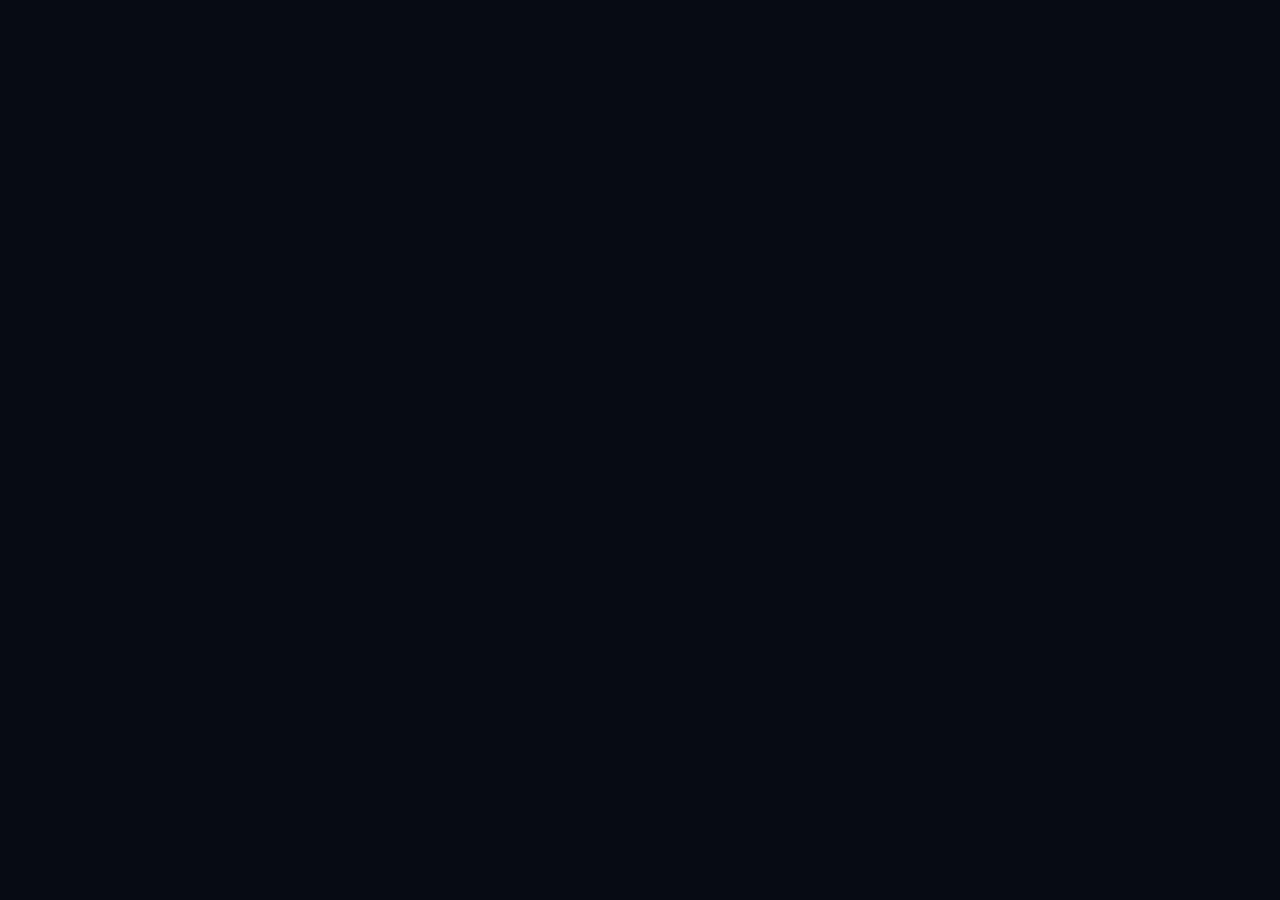
==== commit ac31e877: "v27: prevent match launch blue screen and recover safely" ====
--- a/index.html
+++ b/index.html
@@ -6,10 +6,10 @@
     <meta name="theme-color" content="#090d15">
     <title>Touchline Dream · 绿茵生涯</title>
     <link rel="icon" href="data:image/svg+xml,<svg xmlns=%22http://www.w3.org/2000/svg%22 viewBox=%220 0 100 100%22><text y=%22.9em%22 font-size=%2290%22>⚽</text></svg>">
-    <script type="module" crossorigin src="./assets/game-v21-fixed.js"></script>
-    <link rel="stylesheet" crossorigin href="./assets/game-v21-fixed.css">
+    <script type="module" crossorigin src="./assets/index-Bre5NRjZ.js"></script>
+    <link rel="stylesheet" crossorigin href="./assets/index-DWL1FswO.css">
   </head>
   <body>
     <div id="root"></div>
   </body>
-</html>+</html>
--- a/assets/index-DWL1FswO.css
+++ b/assets/index-DWL1FswO.css
@@ -0,0 +1 @@
+:root{font-family:Inter,Segoe UI,Microsoft YaHei,system-ui,sans-serif;color:#eef1f7;background:#070b14;font-synthesis:none;--ink:#eef1f7;--muted:#8f98aa;--panel:#111722;--panel2:#151c29;--line:#252d3a;--purple:#9a68ff;--green:#53d6a3}*{box-sizing:border-box}body{margin:0;min-width:320px;background:#070b14;color:var(--ink)}button,input{font:inherit}button{cursor:pointer}.primary{border:0;border-radius:9px;background:linear-gradient(135deg,#a56cff,#784de8);color:#fff;font-weight:700;padding:14px 20px;box-shadow:0 10px 28px #7e4ee83d;transition:.2s}.primary:hover{transform:translateY(-1px);filter:brightness(1.08)}.primary:disabled,button:disabled{opacity:.42;cursor:not-allowed;transform:none}.badge{display:inline-flex;align-items:center;gap:6px;border:1px solid #343c49;background:#1a212d;color:#b6becb;border-radius:999px;padding:5px 9px;font-size:11px;font-weight:700;letter-spacing:.04em;white-space:nowrap}.badge.live{color:#70e4b6;border-color:#245a49;background:#102b24}.badge.live i{width:6px;height:6px;border-radius:50%;background:#60dfa9;box-shadow:0 0 0 4px #53d6a31f}.badge.champions{color:#c9acff;border-color:#503a77;background:#251b39}.badge.europa{color:#ffcf74;border-color:#6b5127;background:#2d2417}.badge.conference{color:#6ce0bc;border-color:#285b4c;background:#132b25}.badge.good{color:#69dfb3;border-color:#285849;background:#132a24}.badge.muted{color:#9aa4b5;background:#181e28;border-color:#303745}.meter{height:6px;background:#252c38;border-radius:99px;overflow:hidden}.meter span{display:block;height:100%;border-radius:99px;background:#5aa9ff;transition:width .4s}.start-shell{min-height:100vh;overflow:hidden;background:radial-gradient(circle at 78% 42%,rgba(88,48,153,.26),transparent 27%),radial-gradient(circle at 20% 90%,rgba(29,110,91,.12),transparent 34%),#070b14;position:relative}.landing-nav{height:92px;max-width:1220px;margin:auto;display:flex;align-items:center;justify-content:space-between;padding:0 28px}.brand{display:flex;align-items:center;gap:12px;font-size:12px;line-height:1.03;letter-spacing:.15em}.brand b{color:#a774ff;font-weight:800}.brand-mark{width:39px;height:39px;display:grid;place-items:center;border:1px solid #915ff1;color:#ba94ff;font-weight:800;letter-spacing:-.08em;clip-path:polygon(50% 0,92% 20%,92% 78%,50% 100%,8% 78%,8% 20%);background:linear-gradient(145deg,#2a1d43,#111421)}.season-pill{font-size:11px;color:#9fa8b8;letter-spacing:.14em;border:1px solid #242b36;padding:8px 12px;border-radius:5px}.hero{max-width:1220px;min-height:610px;margin:auto;display:grid;grid-template-columns:1fr 1fr;align-items:center;padding:30px 28px 60px}.hero-copy{z-index:2}.hero h1{font-size:68px;line-height:1.08;margin:22px 0;font-weight:800;letter-spacing:-.055em}.hero h1 span{background:linear-gradient(90deg,#b890ff,#7755f4);-webkit-background-clip:text;color:transparent}.hero-copy>p{max-width:550px;color:#99a2b3;font-size:17px;line-height:1.8;margin-bottom:34px}.hero-cta{font-size:16px;padding:17px 25px}.hero-cta span{margin-left:30px}.feature-line{display:flex;align-items:center;gap:12px;color:#727c8e;font-size:11px;margin-top:26px;letter-spacing:.03em}.feature-line i{width:3px;height:3px;border-radius:50%;background:#4c5565}.stadium-art{height:520px;position:relative}.glow{position:absolute;width:400px;height:400px;right:20px;top:50px;background:radial-gradient(circle,rgba(146,92,255,.28),rgba(71,45,123,.08) 45%,transparent 70%);filter:blur(4px)}.pitch{position:absolute;width:330px;height:470px;right:70px;top:25px;border:1px solid rgba(172,141,239,.28);transform:perspective(600px) rotateX(54deg) rotate(-8deg);border-radius:180px 180px 35px 35px;background:linear-gradient(90deg,rgba(255,255,255,.012) 50%,transparent 50%),linear-gradient(#3763531f,#14192c0f);background-size:55px 100%,100%;box-shadow:0 0 90px #7548d02e inset}.pitch:after,.half{content:"";position:absolute;left:0;right:0;top:50%;border-top:1px solid rgba(172,141,239,.25)}.center-circle{position:absolute;width:85px;height:85px;border:1px solid rgba(172,141,239,.25);border-radius:50%;left:50%;top:50%;transform:translate(-50%,-50%)}.box{position:absolute;width:160px;height:70px;border:1px solid rgba(172,141,239,.24);left:50%;transform:translate(-50%)}.box.top{top:0}.box.bottom{bottom:0}.player-dot{position:absolute;width:11px;height:11px;border-radius:50%;background:#b78cff;box-shadow:0 0 16px #9c65ff}.p1{left:48%;top:26%}.p2{left:24%;top:61%}.p3{right:20%;top:72%}.floating-card{position:absolute;background:#121724e0;-webkit-backdrop-filter:blur(16px);backdrop-filter:blur(16px);border:1px solid #30364a;border-radius:13px;box-shadow:0 22px 45px #00000052}.rating-card{right:360px;top:105px;width:115px;padding:15px}.rating-card small,.rating-card span{display:block;color:#8f98a8;font-size:10px}.rating-card strong{font-size:38px;color:#b68bff;line-height:1.2}.offer-card{right:0;bottom:85px;padding:16px 20px;width:215px}.offer-card span{display:block;color:#c29dff;font-size:10px;margin-bottom:8px}.offer-card strong{display:block;font-size:14px;margin-bottom:4px}.offer-card small{color:#858fa2;font-size:10px}.career-path{height:86px;border-top:1px solid #181e28;display:flex;align-items:center;justify-content:center;gap:30px;background:#0a0e17ad}.career-path>div{display:flex;align-items:center;gap:9px;color:#a8b0bf;font-size:11px}.career-path b{color:#6b7486;font-size:9px}.career-path>i{width:38px;border-top:1px solid #29303b}.setup-shell{min-height:100vh;background:radial-gradient(circle at 50% -10%,rgba(119,73,214,.13),transparent 35%),#090d16}.setup-head{height:78px;border-bottom:1px solid #202633;display:flex;align-items:center;padding:0 30px;position:sticky;top:0;background:#090d16f0;-webkit-backdrop-filter:blur(14px);backdrop-filter:blur(14px);z-index:5}.icon-btn{width:38px;height:38px;border:1px solid #2a3240;border-radius:8px;background:#131925;color:#d5dae3}.setup-title{margin-left:18px;display:flex;flex-direction:column}.setup-title span{font-weight:700}.setup-title small{color:#7f899c;font-size:11px;margin-top:3px}.steps{margin-left:auto;display:flex;align-items:center}.steps span{width:26px;height:26px;border:1px solid #343b49;border-radius:50%;display:grid;place-items:center;color:#7c8799;font-size:11px}.steps span.active{border-color:#9466ee;color:#c7a9ff;background:#241936}.steps i{width:40px;border-top:1px solid #303744}.setup-content{max-width:870px;margin:0 auto;padding:64px 24px 100px}.setup-content.wide{max-width:980px}.eyebrow,.section-kicker{font-size:10px;color:#a877ff;font-weight:800;letter-spacing:.16em}.setup-content h2{font-size:34px;margin:10px 0 8px;letter-spacing:-.03em}.sub{margin:0 0 38px;color:#858fa1}.field-label{display:block;font-size:12px;font-weight:700;color:#aab2c0;margin:20px 0 9px}.name-input{width:100%;background:#121824;color:#edf0f5;border:1px solid #2c3442;border-radius:9px;padding:14px 16px;outline:none}.name-input:focus{border-color:#8859e6;box-shadow:0 0 0 3px #8859e61f}.position-grid{display:grid;grid-template-columns:repeat(2,1fr);gap:12px}.position-card{min-height:105px;text-align:left;display:flex;align-items:center;gap:16px;background:#111722;border:1px solid #272e3a;border-radius:11px;padding:16px;color:#edf0f5;position:relative;transition:.2s}.position-card:hover{border-color:#4c3d68;transform:translateY(-1px)}.position-card.selected{border-color:var(--pos);background:linear-gradient(120deg,color-mix(in srgb,var(--pos) 12%,#111722),#111722)}.pos-icon{width:48px;height:48px;border-radius:10px;display:grid;place-items:center;background:color-mix(in srgb,var(--pos) 15%,#171c26);color:var(--pos);font-size:20px}.position-card strong{font-size:14px}.position-card small{font-size:9px;color:var(--pos);margin-left:8px}.position-card p{margin:7px 0 0;color:#7f899b;font-size:11px}.check{position:absolute;right:14px;top:14px;width:18px;height:18px;border-radius:50%;display:grid;place-items:center;background:var(--pos);color:#111;font-size:10px}.continue{margin-top:30px;width:100%}.continue span{float:right}.league-tabs{display:grid;grid-template-columns:repeat(5,1fr);border-bottom:1px solid #282f3c;margin-bottom:16px}.league-tabs button{border:0;border-bottom:2px solid transparent;background:transparent;color:#7f899b;padding:14px 8px}.league-tabs button span{display:block;font-size:9px;letter-spacing:.1em;margin-bottom:4px}.league-tabs button.active{color:#c5a7ff;border-bottom-color:#9466ee}.club-list{display:grid;grid-template-columns:1fr 1fr;gap:8px;max-height:470px;overflow:auto;padding-right:5px}.club-row{display:flex;align-items:center;gap:12px;padding:11px 12px;background:#111722;border:1px solid #252d39;border-radius:9px;color:#e9edf3;text-align:left}.club-row:hover,.club-row.selected{border-color:#7652ba;background:#161c29}.club-crest{width:34px;height:34px;border-radius:9px;background:linear-gradient(145deg,color-mix(in srgb,var(--club) 60%,#263040),#1a202b);display:grid;place-items:center;color:#fff;font-weight:800;flex:0 0 auto}.club-name{display:flex;flex-direction:column;min-width:0;flex:1}.club-name strong{font-size:12px;white-space:nowrap;overflow:hidden;text-overflow:ellipsis}.club-name small{color:#717c8e;font-size:9px;margin-top:3px}.club-rating{text-align:right}.club-rating small{display:block;color:#717b8e;font-size:8px}.club-rating b{font-size:13px}.row-arrow{color:#657084}.setup-action{position:sticky;bottom:0;margin-top:16px;padding:13px 16px;display:flex;align-items:center;justify-content:space-between;background:#121824f2;border:1px solid #2b3341;border-radius:11px;-webkit-backdrop-filter:blur(14px);backdrop-filter:blur(14px)}.setup-action>div{display:grid;grid-template-columns:38px auto;grid-template-rows:auto auto;column-gap:10px}.mini-avatar{grid-row:1/3;width:38px;height:38px;border-radius:50%;display:grid;place-items:center;background:#262034;color:#b996ff}.setup-action strong{font-size:12px}.setup-action small{font-size:9px;color:#7e889a}.game-shell{min-height:100vh;display:grid;grid-template-columns:224px 1fr;background:#090d15}.game-shell aside{height:100vh;position:sticky;top:0;border-right:1px solid #202632;background:#0c111b;padding:25px 16px 16px;display:flex;flex-direction:column}.brand.small{margin:0 8px 30px}.profile-mini{display:flex;align-items:center;gap:9px;background:#131925;border:1px solid #252d39;border-radius:10px;padding:11px;margin-bottom:24px}.avatar{width:38px;height:38px;border-radius:50%;display:grid;place-items:center;background:color-mix(in srgb,var(--pos) 18%,#171d28);color:var(--pos);border:1px solid color-mix(in srgb,var(--pos) 45%,#25303a)}.profile-mini div{display:flex;flex-direction:column;min-width:0;flex:1}.profile-mini strong{font-size:11px;white-space:nowrap;overflow:hidden;text-overflow:ellipsis}.profile-mini small{font-size:9px;color:#788396}.profile-mini>b{font-size:18px;color:#c4a3ff}.game-shell aside nav{display:flex;flex-direction:column;gap:5px}.game-shell aside nav button{height:43px;border:0;border-radius:8px;background:transparent;color:#808b9e;text-align:left;padding:0 12px;display:flex;align-items:center;gap:12px;font-size:12px}.game-shell aside nav button span{font-size:16px;width:17px;text-align:center}.game-shell aside nav button:hover{background:#131a26;color:#c7ced9}.game-shell aside nav button.active{background:linear-gradient(90deg,#251b38,#161924);color:#c8abff;border-left:2px solid #9969f1}.game-shell aside nav button b{margin-left:auto;background:#9666ed;color:#fff;border-radius:99px;font-size:9px;padding:2px 6px}.new-career{margin-top:auto;border:0;background:transparent;color:#626d7f;font-size:10px;padding:12px}.dashboard{padding:28px 34px 60px;max-width:1500px;width:100%;margin:auto}.dash-head{display:flex;align-items:center;justify-content:space-between;margin-bottom:25px}.dash-head small{font-size:10px;color:#737e91}.dash-head h2{margin:5px 0 0;font-size:23px;letter-spacing:-.02em}.club-chip{display:flex;align-items:center;gap:10px}.club-chip div{display:flex;flex-direction:column}.club-chip strong{font-size:11px}.club-chip small{font-size:9px;color:#758092;margin-top:3px}.stat-grid{display:grid;grid-template-columns:1.15fr 1fr 1fr 1.15fr;gap:11px}.stat-card{position:relative;min-height:118px;background:#111722;border:1px solid #242c38;border-radius:11px;padding:17px;display:flex;flex-direction:column;overflow:hidden}.stat-card>span:first-child{color:#8993a4;font-size:10px}.stat-card>strong{font-size:29px;margin:7px 0 9px;letter-spacing:-.03em}.stat-card>strong small{font-size:12px;color:#8d97a8}.stat-card>small{font-size:9px;color:#7a8496}.stat-card .meter{width:72%;margin-bottom:9px}.primary-stat{background:linear-gradient(135deg,#1d1830,#131723);border-color:#3f315c}.primary-stat>strong{color:#c09cff}.rating-ring{position:absolute;width:90px;height:90px;border-radius:50%;right:-18px;bottom:-22px;background:conic-gradient(#9a68ff var(--pct),#292439 0);opacity:.22}.trend{font-size:9px!important;color:#61d3a9!important;margin-top:auto}.dash-grid{display:grid;grid-template-columns:1.45fr 1fr;gap:12px;margin-top:12px}.panel,.page-panel{background:#101620;border:1px solid #242c38;border-radius:11px;padding:19px}.panel-head{display:flex;align-items:flex-start;justify-content:space-between;margin-bottom:16px}.panel-head h3{font-size:14px;margin:4px 0 0}.panel-head button{border:0;background:transparent;color:#9a76db;font-size:10px}.fixture{display:grid;grid-template-columns:1fr 85px 1fr;align-items:center;padding:12px 0 17px}.team{text-align:center;display:flex;align-items:center;flex-direction:column}.big-crest{width:58px;height:58px;border-radius:18px;display:grid;place-items:center;font-size:21px;font-weight:800;margin-bottom:9px;background:linear-gradient(145deg,#6350a5,#241e3a);border:1px solid #6e59a4;box-shadow:0 13px 25px #0003}.big-crest.away{background:linear-gradient(145deg,#354863,#182231);border-color:#455c78}.team strong{font-size:11px;max-width:120px}.team small{color:#687486;font-size:8px;margin-top:3px}.versus{text-align:center;display:flex;flex-direction:column}.versus small,.versus span{font-size:8px;color:#697486}.versus b{font-size:17px;margin:7px}.match-btn{display:block;width:72%;margin:auto;padding:11px}.match-note{display:block;text-align:center;color:#626d7f;margin-top:9px}.attributes .attr{display:grid;grid-template-columns:38px 1fr 26px;align-items:center;gap:10px;margin:14px 0}.attr span,.attr b{font-size:10px}.attr b{text-align:right}.season-numbers{display:grid;grid-template-columns:repeat(4,1fr);padding:7px 0 20px}.season-numbers>div{display:flex;flex-direction:column;text-align:center;border-right:1px solid #252d39}.season-numbers>div:last-child{border:0}.season-numbers strong{font-size:20px}.season-numbers span{font-size:8px;color:#7f8a9b;margin-top:4px}.form-line{border-top:1px solid #252c38;padding-top:14px;display:flex;justify-content:space-between;align-items:center}.form-line>span{font-size:10px;color:#8791a2}.form-line div{display:flex;gap:6px}.form-line b{width:23px;height:23px;display:grid;place-items:center;border-radius:5px;font-size:9px}.form-line .W{background:#׏5��$z{-���jם&V�F�fS�FF��s���W��&�&FW"�F��7�6�ƖB3#�3cF�FW�B�Ɩv�6V�FW#�6���#�3ccsS���vR�G&6�7��&V6�VG�&�&FW"�6���#�3�s6VS�6���#�6Cv3ffg��vR�G&6�"��vR�G&6�6��ǶF�7���&��6���vR�G&6�'�f��B�6��S�����vR�G&6�6��Ƕf��B�6��S�����&v���F��7���6&VW"�F�V�G7��&v��g��FF��s����&�&FW#��6�ƖB336CSC�&�&FW"�&F�W3�G��&6�w&�V�C�3#&G��6&VW"�F�V�G3�F�c��7B�6���G�F�7���w&�C�w&�B�FV��FR�6��V��3�&WVB�R�g"��v�w���6&VW"�F�V�G2'F�6�W�F�7���w&�C�w&�B�FV��FR�6��V��3�WF�g"WF�Ɩv�֗FV�3�6V�FW#�v����FF��s���&6�w&�V�C�3Sc3#�&�&FW"�&F�W3�����6&VW"�F�V�G2'F�6�S�7�6���#�6#c�Ffc�f��B�6��S�w���6&VW"�F�V�G2'F�6�R7G&��r��6&VW"�F�V�G2'F�6�R6��ǶF�7���&��6���6&VW"�F�V�G2'F�6�R7G&��w�f��B�6��S�����6&VW"�F�V�G2'F�6�R6��Ƕf��B�6��S�w��6���#�3svc�C�Ɩ�RֆV�v�C��C��&v���F��7���6&VW"�F�V�G2'F�6�S�'�f��B�6��S����6���#�63f�fg��6&VW"�F�V�G2'F�6�S�"6��ǶF�7�����Ɩ�S�f��B�6��S�w���&WF�&V�V�B��VǶF�7���f�W��Ɩv�֗FV�3�6V�FW#��W7F�g��6��FV�C�76R�&WGvVV�v�#���&v���F��g��FF��s�#��&�&FW#��6�ƖB3Sc3�C3�&�&FW"�&F�W3�G��&6�w&�V�C�Ɩ�V"�w&F�V�B�3VFVr�3#CsB�33�#2���&WF�&V�V�B��V��&WF�&VG�&�&FW"�6���#�3cS3#c�&6�w&�V�C�Ɩ�V"�w&F�V�B�3VFVr�3#�#3�3s�#2���&WF�&V�V�B��V�7�f��B�6��S����6���#�6FCvc���WGFW"�76��s�'���&WF�&V�V�B��V��&WF�&VB7�6���#�6Sv3�S���&WF�&V�V�B��V��7��&v��g���&WF�&V�V�B��V�����v�GF��cs���&v���6���#�3�#�fc�f��B�6��S����Ɩ�RֆV�v�C��g��&WF�&V�V�B��V��FV6Ɩ�W�֖��v�GF������VF�����v�GF��sc����F�V�B�w&�G�w&�B�FV��FR�6��V��3�g'��F�V�B�F�F�W�Ɩv�֗FV�3�f�W��7F'G��F�V�B�7V��'��Ɩv�֗FV�3�f�W��7F'C�f�W��w&�w&��F�V�B�7V��'��&��'��v�GF��W��6&VW"�F�V�G3�F�c��7B�6���G�w&�B�FV��FR�6��V��3�&WVB�"�g"���vR�G&6��w&�B�FV��FR�6��V��3�&WVB�2�g"���&WF�&V�V�B��VǶƖv�֗FV�3�f�W��7F'C�f�W��F�&V7F���6��V����&WF�&V�V�B��V��FV6Ɩ�W�v�GF��W���VF�����v�GF��C3����F�V�B�F�F�W�v����F�V�B�F�F�R�'�f��B�6��S�#���F�V�B����G7�֖��v�GF��s���FF��s�����F�V�B�6&G�w&�B�FV��FR�6��V��3�C�g#�w&�B�FV��FR�&�w3�WF�WF�WF���F�V�B֖6��v�GF��C���V�v�C�C���F�V�B��WfVǶw&�B�6��V���3��W7F�g��6��FV�C�f�W��V�G��F�V�B��7�w&�B�6��V���7��6&VW"�F�V�G3�F�c��7B�6���G�w&�B�FV��FR�6��V��3�g'���&���F��WfV�G�F�7���w&�C�w&�B�FV��FR�6��V��3�s��g"WF�Ɩv�֗FV�3�6V�FW#�v�����&v��g��FF��s�#��&�&FW#��6�ƖB6Cc3#�&�&FW"�&F�W3�W��&6�w&�V�C�&F���w&F�V�B�6�&6�RBRR�&v&�#CR�#rÃ�����G&�7&V�B#bR��Ɩ�V"�w&F�V�B�3VFVr�3#�#3b�3s##���&���6�F�s�#��6S#S3#��&���F��WfV�B�W6VG�&�&FW"�6���#�36#CcS��&6�w&�V�C�3C##s�&���6�F�s����W��&���F��WfV�B�6���WFVG�&�&FW"�6���#�3�3fc#C�&6�w&�V�C�Ɩ�V"�w&F�V�B�3VFVr�3&S#s�3s##����7#r��&��F�7���w&�C��6R֗FV�3�6V�FW#�v�GF��s'���V�v�C�s'��&�&FW#�'�6�ƖB6SV3CS3�&�&FW"�&F�W3�SS�&6�w&�V�C�3c##�6���#�6cfCcc#�G&�6f�&ӧ&�FFR��FFVr���7#r��&�7G&��w�f��B�6��S�3g��Ɩ�RֆV�v�C����7#r��&�7�f��B�6��S�����WGFW"�76��s�7���&���F��WfV�B�7��&v��w�G���&���F��WfV�B��&v���6���#�3�&V#C�f��B�6��S����Ɩ�RֆV�v�C��cW��&���F��WfV�C��&��'��֖��v�GF��#�����F��&6�G&��&���F��&6�G&��&6�w&�V�C�&F���w&F�V�B�6�&6�RBSRRR�&v&�#3R��2�c"��"��G&�7&V�B3bR��33sVc��&W7V�B���F��&���F��v�GF��֖�sc��R�����v�GF�����S�FF��s���fW&f��s���FFV�&�&FW#��6�ƖB63�#&3�&6�w&�V�C�3##S�FW�B�Ɩv��VgG��&���F��v�W�FF��s�#����7"�v�RֆVG�F�7���f�W��Ɩv�֗FV�3�6V�FW#��W7F�g��6��FV�C�76R�&WGvVV�v�����7"�v�RֆVC�F�c�f�'7B�6���C�7�f��B�6��S����6���#�6S6&CC���WGFW"�76��s�7���7"�v�RֆVB�'�f��B�6��S�#7���&v��w���7"�v�RֆVB�f��B�6��S����6���#�3�#�Vc��&v����7"�v�RֆVC�F�c��7B�6���G�֖��v�GF��sG��FW�B�Ɩv�6V�FW'��7"�v�RֆVC�F�c��7B�6���B7G&��r��7"�v�RֆVC�F�c��7B�6���B6��ǶF�7���&��6���7"�v�RֆVC�F�c��7B�6���B7G&��w�f��B�6��S�3G��6���#�6c&6cSW��7"�v�RֆVC�F�c��7B�6���B6��Ƕf��B�6��S����6���#�3vC���'��7"�G&���r�66V�W��6�F���&V�F�fS��V�v�C�##���&v��#��&�&FW"�&F�W3�G���fW&f��s���FFV�&6�w&�V�C�&F���w&F�V�B�6�&6�RB3RsR�&v&�#C��R�S���b��G&�7&V�B3R��Ɩ�V"�w&F�V�B�3#&B�3#&Bc"R�3sS�6bc"R��&�&FW#��6�ƖB33SCSg��7"�G&���r�66V�S�gFW'�6��FV�C�"#��6�F���'6��WFS��VgC��&�v�C��F��c"S�&�&FW"�F��'�6�ƖB&v&�#SR�#SR�#SR��#R���7"�6�Ɔ�VWGFW��6�F���'6��WFS��VgC��S�&�GF�ӣ#rS��֖�FW��#�v�GF��c���V�v�C�W��&�&FW"�&F�W3�3�3������&6�w&�V�C�Ɩ�V"�w&F�V�B�33#c3��3S���G&�6f�&ӧ6�Wr��FFVr���7"�6�Ɔ�VWGFS�&Vf�&R��7"�6�Ɔ�VWGFS�gFW'�6��FV�C�"#��6�F���'6��WFS�&6�w&�V�C�3�3G��7"�6�Ɔ�VWGFS�&Vf�&W�v�GF��C'���V�v�C�C'��&�&FW"�&F�W3�SS��VgC���F���37���7"�6�Ɔ�VWGFS�gFW'�v�GF�������V�v�C�G��&�&FW"�&F�W3����VgC��G��F��37��G&�6f�&ӧ&�FFR��6FVr���7"�6�Ɔ�VWGFR'��6�F���'6��WFS��֖�FW��#��VgC�#��F��#7��6���#�6Sv3sS�f��B�6��S�#g���7"�6�Ɔ�VWGFR7��6�F���'6��WFS��֖�FW��#��VgC�#��F��SG��6���#�6#v3&C�f��B�6��S�����7"�&�Ƿ�6�F���'6��WFS��VgC�32S�&�GF�ӣ#2S��֖�FW��3�6���#�6ffc�f��B�6��S�#7��FW�B�6�F�s�'�W�3��7"�v�Ƿ�6�F���'6��WFS�&�v�C�S�&�GF�ӣ#"S�v�GF��3S��V�v�C�C�S�&�&FW#�G�6�ƖB&v&�#SR�#SR�#SR��sb��&�&FW"�&�GF�ӣ�G&�6f�&ӧW'7V7F�fR�3��&�FFU���fFVr���7"�v�����6�F���'6��WFS�&6�w&�V�C�6fffffc&W��7"�v�����F��6���B����7"�v�����F��6���B�"��F���&�GF�ӣ�v�GF�����7"�v�����F��6���B����VgC�32W��7"�v�����F��6���B�"���VgC�cbW��7"�v�����F��6���B�2���7"�v�����F��6���B�B���VgC��&�v�C���V�v�C����7"�v�����F��6���B�2��F��32W��7"�v�����F��6���B�B��F��cbW��7"�&�V�G�F�7���w&�C�w&�B�FV��FR�6��V��3�WF�g"WF�Ɩv�֗FV�3�6V�FW#�v�7���7"�&�V�C�7���7"�&�V�C�7G&��w�f��B�6��S�����7"�&�V�C�7G&��w�6���#�6Sv3CFg��7"�&�V�C�F�g�F�7���f�W��v�W���7"�&�V�B��v�GF��#'���V�v�C�W��&�&FW"�&F�W3�W��&6�w&�V�C�3#c3CC���7"�&�V�B��7W'&V�G�&6�w&�V�C�6s�3&W��7"�&�V�B�憗G�&6�w&�V�C�3S�C&7��7"�&�V�B��֗77�&6�w&�V�C�6C�V#f7��F�֖�r�&'��6�F���&V�F�fS��V�v�C�3���&v��g��&�&FW"�&F�W3�g��&6�w&�V�C�Ɩ�V"�w&F�V�B��FVr�3s�&c62�6C�S3b�363�Cc��6C�S3b�3s�&c62��&�&FW#�7�6�ƖB3s##3c�&���6�F�s���6WB�3g��F�֖�r�F&vWG��6�F���'6��WFS�F���7��&�GF�Ӣ�7��&�&FW#�7�6�ƖB6ffSCss�&�&FW"�&F�W3�G��&6�w&�V�C�6ffScf&S�&���6�F�s�W�6cfCSV��F�֖�r�&#�7��6�F���'6��WFS�F��ӗ��v�GF������V�v�C�C7��&�&FW"�&F�W3�G��&6�w&�V�C�6ffc�G&�6f�&ӧG&�6�FR��SR��&���6�F�s��6ffc�G&�6�F����VgB�'2Ɩ�V'��7"�6���G�v�GF��S�FF��s�'���7"�v&��w�F�7���&��6���&v���F����FW�B�Ɩv�6V�FW#�6���#�3vC�����f��B�6��S�����VF�����v�GF��cS����&���F��WfV�G�w&�B�FV��FR�6��V��3�S��g'��7#r��&��v�GF��Sg���V�v�C�Sg���7#r��&�7G&��w�f��B�6��S�#w���&���F��WfV�C��&��'��w&�B�6��V���3�v�GF��W��&���F��v�W�FF��s�����7"�v�RֆVB�'�f��B�6��S�����7"�G&���r�66V�W��V�v�C�����7"�6�Ɔ�VWGFW��VgC�"S�G&�6f�&ӧ66�R��"���7"�v�Ƿ&�v�C�bS�v�GF��3�W��7"�&�V�G�w&�B�FV��FR�6��V��3�g"WF���7"�&�V�C�F�g�w&�B�6��V���3�w&�B�&�s�'��7"�&�V�C�7G&��w�w&�B�6��V��'���6����7VG��&v�����FF��s�#��&�&FW"�&F�W3�g��&�&FW#��6�ƖB3vS336C�&6�w&�V�C�Ɩ�V"�w&F�V�B�3VFVr�3#�3"�3c#&"���6����7VC�F�c��7B�6���G�F�7���w&�C�w&�B�FV��FR�6��V��3�&WVB�B�g"��v�����6����7VC�F�c�7�F�7���w&�C�w&�B�FV��FR�6��V��3�g"WF�v�'����FF��s����&�&FW"�&F�W3����&6�w&�V�C�3##&'��6����7VB'�f��B�6��S�'���6����7VB6��Ƕ6���#�3�C�'��6����7VBV׶w&�B�6��V��#�w&�B�&�s��3�Ɩv��6V�c�6V�FW#�6���#�6c6SS��f��B�7G��S���&�öf��B�vV�v�C����VF�����v�GF��s����6����7VC�F�c��7B�6���G�w&�B�FV��FR�6��V��3�&WVB�"�g"����VF�����v�GF��C#����6����7VC�F�c��7B�6���G�w&�B�FV��FR�6��V��3�g'����VF��F6�&�&G�F�7���w&�C�w&�B�FV��FR�6��V��3�&WVB�2�g"��v����&v���&�GF�ӣ'����VF��F6�&�&C�F�g�&6�w&�V�C�3s##�&�&FW#��6�ƖB3#�36C�&�&FW"�&F�W3����FF��s�7����VF��F6�&�&B7�f��B�6��S����6���#�3v#�c�����VF��F6�&�&B7G&��w�F�7���&��6��f��B�6��S�#���&v��W���&W72�6��fW&V�6R�6&G�F�7���f�W��Ɩv�֗FV�3�6V�FW#��W7F�g��6��FV�C�76R�&WGvVV�v����FF��s�����&v���&�GF�ӣG��&6�w&�V�C�Ɩ�V"�w&F�V�B�#FVr�3#s&b�3C#r��&�&FW#��6�ƖB3C�3ScS�&�&FW"�&F�W3����&W72�6��fW&V�6R�6&B�7�f��B�6��S�G���&v��w�G���&W72�6��fW&V�6R�6&B�f��B�6��S����6���#�3�S�f��&v�����Ww2֗FVײ�vV&��B�V&�6S����S������V&�6S����S�V&�6S����S�6���#���W&�C�f��C���W&�C�FW�B�Ɩv��VgC�v�GF��S�7W'6�#����FW#�G&�6�F�����2G&�6f�&����2&�&FW"�6���'���Ww2֗FVӦ��fW'�G&�6f�&ӧG&�6�FU���'���&�&FW"�6���#�3scS&&���Ww2֗FV��7F���F�7���&��6����'F�C��&v���F����6���#�6#��ffb���'F�C�f��B�6��S������'F�G���Ww2�FWF�ǷFW�B�Ɩv��VgC���ֆV�v�C�֖�s�f��s#����fW&f��s�WF�FF��s�G����Ww2�FWF���'�f��B�6��S�#G��Ɩ�RֆV�v�C��#S��&v��G������Ww2�FWF����6���#�3����Ɩ�RֆV�v�C��w���Ww2�FWF���6��Ƕ6���#�3cSs�G���Ww2�FWF���7�f��B�6��S����&v��#'������Ww2�&W7��6R�w&�G�F�7���w&�C�w&�B�FV��FR�6��V��3�g"g#�v�w���&v���&�GF�ӣG����Ww2�&W7��6R�w&�B'WGF����&W72��7vW'2'WGF��&6�w&�V�C�3S##s�&�&FW#��6�ƖB333�C��&�&FW"�&F�W3����FF��s�'��FW�B�Ɩv��VgC�6���#�6ffg���Ww2�&W7��6R�w&�B'WGF�㦆�fW"��&W72��7vW'2'WGF�㦆�fW'�&�&FW"�6���#�3��f6c�&6�w&�V�C�3#�37���Ww2�&W7��6R�w&�B7G&��r��&W72��7vW'27G&��w�F�7���&��6��f��B�6��S����&v���&�GF�ӣW����Ww2�&W7��6R�w&�B7���&W72��7vW'27�f��B�6��S����6���#�3�3�V�Ɩ�RֆV�v�C��W���Ww2�&W7��6R�7FGW7�FF��s�7���&v��g��&6�w&�V�C�3C#Sc�&�&FW#��6�ƖB3#�S#C�&�&FW"�&F�W3����6���#�3cfC�C�f��B�6��S�����&W7V�B���F���Ww7�v�GF��֖�cS��R���&W7V�B���F��&W77�v�GF��֖�s#��R��FF��s���fW&f��s���FFV���&W72�&��׷FW�B�Ɩv��VgG��&W72�7FvW�F�7���w&�C�w&�B�FV��FR�6��V��3���SG�g#�v�W��Ɩv�֗FV�3�6V�FW#�FF��s�#G��&6�w&�V�C�Ɩ�V"�w&F�V�B�3VFVr�3#s�62�3#�#B��&�&FW"�&�GF�ӣ�6�ƖB3C3V7��&W72�֖77�f��B�6��S�#��6���#�6Cv&c��&W72���W'�v�GF��SG���V�v�C�SG��&�&FW"�&F�W3�SS�F�7���w&�C��6R֗FV�3�6V�FW#�&6�w&�V�C�3fSC���f��B�6��S�#'��f��B�vV�v�C����&W72�7FvR�'�f��B�6��S�#���&v��W���&W72�7FvR7���&W72�7FvR�f��B�6��S����6���#�3��63���&v����&W�'FW"�VW7F���FF��s�#G�#G�G���&W�'FW"�VW7F���7�f��B�6��S����6���#�3s�c�g��&W�'FW"�VW7F����7�f��B�6��S�W��Ɩ�RֆV�v�C��SS��&v��w���&W72��7vW'7�F�7���w&�C�w&�B�FV��FR�6��V��3�&WVB�2�g"��v����FF��s�#G�#G���7F�fR�6�W6W2��6��G&7B֖�FW&7F�fW��&v���F��W��&6�w&�V�C�3s##�&�&FW#��6�ƖB3#�36C�&�&FW"�&F�W3���FF��s�����6�W6R�w&�G�F�7���w&�C�w&�B�FV��FR�6��V��3�&WVB�R�g"��v�����6�W6R�w&�C�F�g�&6�w&�V�C�3S##s�&�&FW#��6�ƖB3#�36C�&�&FW"�&F�W3����FF��s����6�W6R�w&�B7�F�7���&��6��f��B�6��S����6���#�3ss�#�W��6�W6R�w&�B7G&��w�F�7���&��6��f��B�6��S�'���&v���F��g��6���#�63&&fg���Vv�F�F����6V7F�����Vv�F�F����6V7F����&v���F��#����Vv�F�F����6V7F����7�f��B�6��S�7���&v��g�����Vv�F�F�����F���7�F�7���w&�C�w&�B�FV��FR�6��V��3�&WVB�B�g"��v������Vv�F�F�����F���2�&WVW7G7�w&�B�FV��FR�6��V��3�&WVB�2�g"����Vv�F�F�����F���2'WGF��&6�w&�V�C�3S##s�&�&FW#��6�ƖB3&C3SC#�&�&FW"�&F�W3����FF��s�'��FW�B�Ɩv��VgC�6���#�6ffg���Vv�F�F�����F���2'WGF���6V�V7FVG�&�&FW"�6���#�3��f6c�&6�w&�V�C�3#C3��&���6�F�s���6WB�3fcFVG���Vv�F�F�����F���27G&��w�F�7���&��6��f��B�6��S�����Vv�F�F�����F���26��ǶF�7���&��6��f��B�6��S����6���#�3vc����Ɩ�RֆV�v�C��S��&v���F��W���6��G&7B�7F���7�F�7���f�W��Ɩv�֗FV�3�6V�FW#��W7F�g��6��FV�C�76R�&WGvVV�v�W���&v���F�����FF��s�G��&6�w&�V�C�3�S&�&�&FW#��6�ƖB3CC3Vc�&�&FW"�&F�W3�����6��G&7B�7F���27G&��r��6��G&7B�7F���26��ǶF�7���&��6���6��G&7B�7F���27G&��w�f��B�6��S����6��G&7B�7F���26��Ƕf��B�6��S����6���#�3vc�����&v���F��W���6��G&7B�F�vW'�F�7���w&�C�w&�B�FV��FR�6��V��3�g"g#�v�����&v���F�����6��G&7B�F�vW#�F�g�F�7���f�W��Ɩv�֗FV�3�6V�FW#�v�'��FF��s���&�&FW#��6�ƖB3CC&33C�&6�w&�V�C�3SS��&�&FW"�&F�W3�����6��G&7B�F�vW"6��Ƕf��B�6��S����6���#�3��fcss�Ɩ�RֆV�v�C��W��VF�����v�GF��s�����VF��F6�&�&G�w&�B�FV��FR�6��V��3�g'��&W72�6��fW&V�6R�6&B��6��G&7B�7F���7�Ɩv�֗FV�3�f�W��7F'C�f�W��F�&V7F���6��V����&W72�6��fW&V�6R�6&B�&��'���6��G&7B�7F���2�&��'��v�GF��W���Ww2�&W7��6R�w&�B��&W72��7vW'2��6��G&7B�F�vW'�w&�B�FV��FR�6��V��3�g'��&W72�7FvW�w&�B�FV��FR�6��V��3�C'�CW�g#�FF��s�����&W72���W'�v�GF��CW���V�v�C�CW���&W72��7vW'7�FF��s�������&W�'FW"�VW7F���FF��s�����'���6�W6R�w&�G�w&�B�FV��FR�6��V��3�&WVB�"�g"����Vv�F�F�����F���2���Vv�F�F�����F���2�&WVW7G7�w&�B�FV��FR�6��V��3�g"g'��6��G&7B�F�vW#�F�g�Ɩv�֗FV�3�f�W��7F'C�f�W��F�&V7F���6��V��������V�B�GF6��g���6�F���'6��WFS��֖�FW�����VgC�SS�F��BS�G&�6f�&ӧG&�6�FR��SR��֖��v�GF��#3��FF��s��W��&�&FW#��6�ƖB6fcfc�3�&�&FW"�&F�W3���&6�w&�V�C�33s3fSc�&���6�F�s�3�6fc63VCs�FW�B�Ɩv�6V�FW#����FW"�WfV�G3����S���F���F�vW%V�6R�cW2V6R֖���WB��f��FR�FW&�FW�����V�B�GF6��g����6�F���'6��WFS��VgC�SS�F��S�v�GF��7���V�v�C�sW��&6�w&�V�C�Ɩ�V"�w&F�V�B�6fcs�r�G&�7&V�B��G&�6f�&ӧ&�FFR�&FVr��G&�6f�&���&�v��F������V�B�GF6��g�7G&��r�����V�B�GF6��g�7�F�7���&��6������V�B�GF6��g�7G&��w�f��B�6��S�'��6���#�6fc������V�B�GF6��g�7�f��B�6��S����6���#�6S�#F&C��&v���F��G������V�B�GF6��g��6fR�����V�B�GF6��g��&��6�VG�&�&FW"�6���#�3SVCfs�&6�w&�V�C�3#3c&V#�&���6�F�s�3�3SVCfsC���F������W�����V�B�GF6��g��6fR7G&��r�����V�B�GF6��g��&��6�VB7G&��w�6���#�3v&SF&7�����V�B�GF6��g��6fR������V�B�GF6��g��&��6�VB��&6�w&�V�C�Ɩ�V"�w&F�V�B�3SVCfr�G&�7&V�B������V�B�GF6��g��6��G�F��#2S���F���6��Df�6��3W2V6R��WB��f��FR�FW&�FW��W�g&�W2F�vW%V�6W�F��G&�6f�&ӧG&�6�FR��SR�66�R��3R��&���6�F�s�C'�6fc63Vf'���W�g&�W26��Df�6��F��f��FW#�'&�v�F�W72��3R��G&�6f�&ӧG&�6�FR��SR�66�R��b����VF�����v�GF��S#�������V�B�GF6��g��֖��v�GF�����FF��s���������V�B�GF6��g�7�f��B�6��S�w�����F6��&V6�fW'��v�GF��֖�S#�Ã�gr���&v��WF�FF��s�3��3'��FW�B�Ɩv�6V�FW#�6���#�6cFcvfc�&6�w&�V�C�Ɩ�V"�w&F�V�B�CVFVr�333��3�#"��&�&FW#��6�ƖB&v&�b�SR�#SR��3R��&�&FW"�&F�W3�#'��&���6�F�s�#����3����F6��&V6�fW'��7�F�7���&��6��f��B�6��S�C'���&v���&�GF�ӣ�����F6��&V6�fW'��'��&v��'����F6��&V6�fW'��6���#�6#�3fSc�Ɩ�RֆV�v�C��w���F6��&V6�fW'�6��ǶF�7���&��6���&v�����6���#�3��&#��v�&B�'&V��'&V��v�&G�
